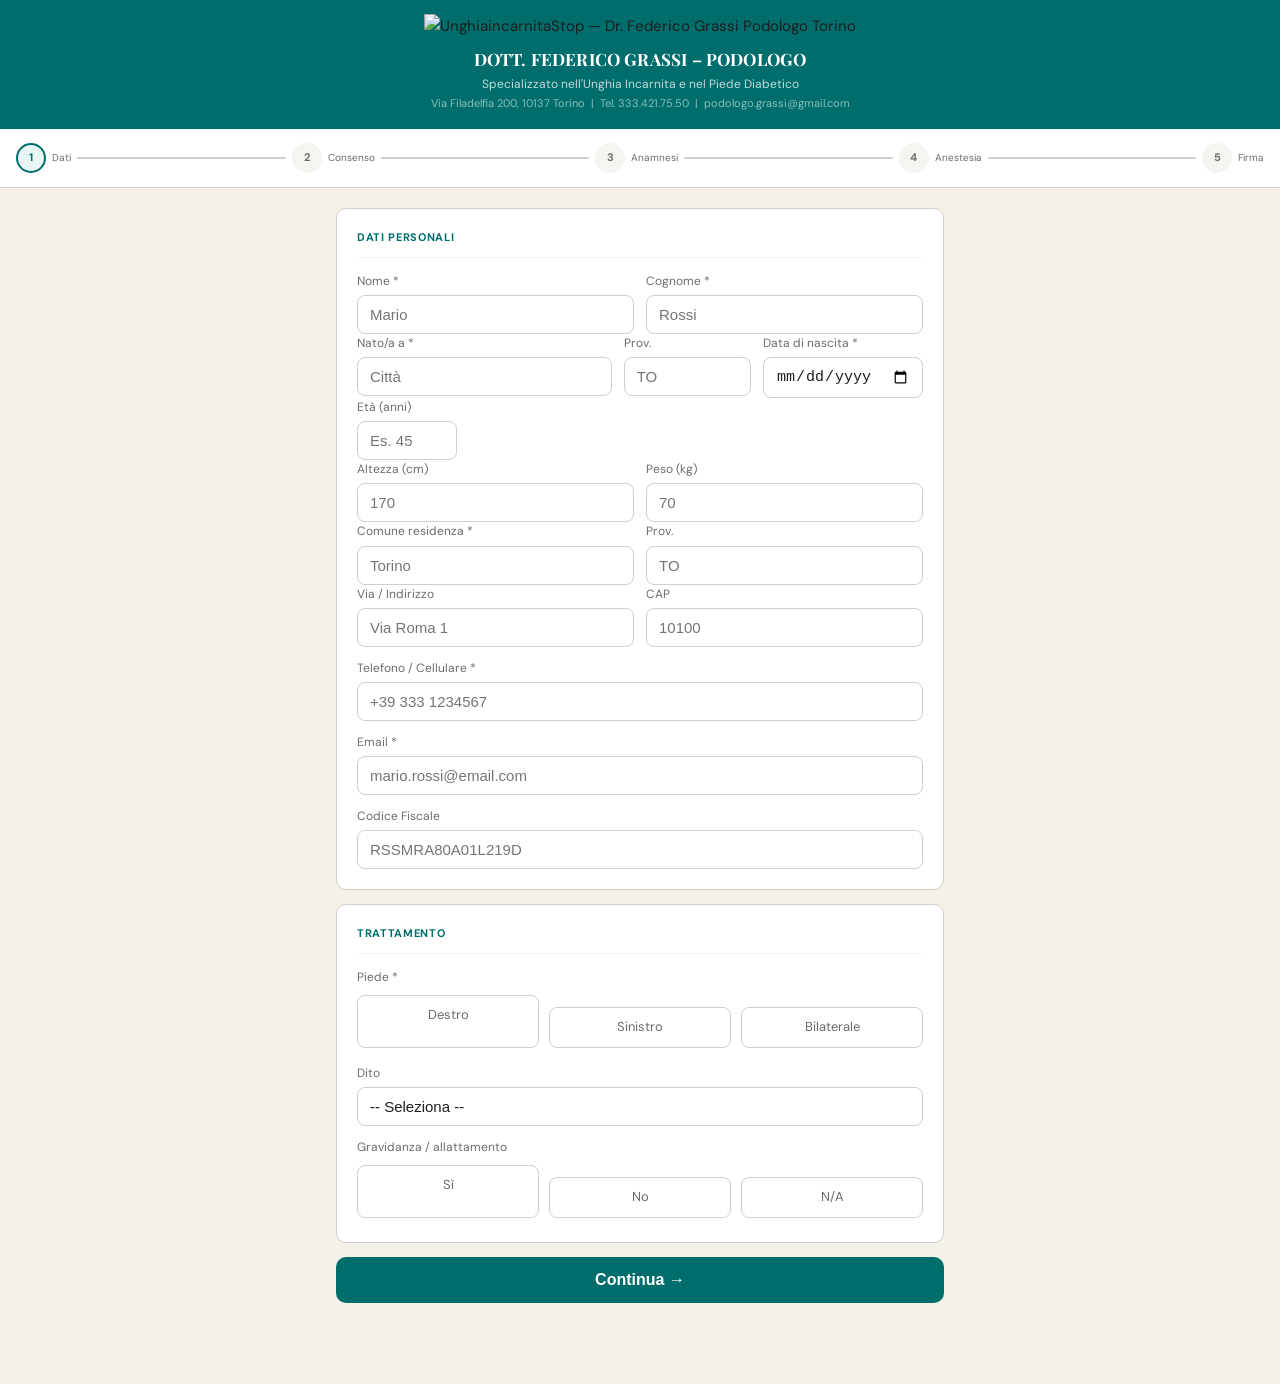
==== consensi/index.html @ bb547316 "Aggiunta pagina consensi" ====
<!DOCTYPE html>
<html lang="it">
<head>
<meta charset="UTF-8">
<meta name="viewport" content="width=device-width, initial-scale=1.0">
<title>Unghia Incarnita Stop – Dott. Federico Grassi</title>
<link rel="preconnect" href="https://fonts.googleapis.com">
<link rel="preconnect" href="https://fonts.gstatic.com" crossorigin>
<link href="https://fonts.googleapis.com/css2?family=Playfair+Display:wght@700;900&family=DM+Sans:wght@400;500;700&display=swap" rel="stylesheet">
<style>
:root {
  --blu: #006D6D;
  --blu-light: #E8F5F5;
  --blu-mid: #009999;
  --verde: #2d6a2d;
  --verde-bg: #eaf3ea;
  --rosso: #8b2020;
  --rosso-bg: #fdeaea;
  --grigio: #f5f4f0;
  --bordo: #d0cec8;
  --testo: #1e1e1e;
  --testo-soft: #6b6b6b;
  --radius: 10px;
}
*{box-sizing:border-box;margin:0;padding:0}
body{font-family:'DM Sans',-apple-system,'Segoe UI',sans-serif;background:#F5F0E8;color:var(--testo);font-size:15px;line-height:1.6;min-height:100vh;padding-bottom:60px}

.header{background:var(--blu);padding:14px 20px 16px;text-align:center}
.header-logo{height:34px;width:auto;margin-bottom:8px}
.header-nome{font-family:'Playfair Display',serif;font-size:17px;font-weight:700;color:#fff;letter-spacing:.01em}
.header-titolo{font-size:12px;color:rgba(255,255,255,.75);margin-top:2px}
.header-indirizzo{font-size:11px;color:rgba(255,255,255,.55);margin-top:1px}

.progress{background:#fff;border-bottom:1px solid var(--bordo);padding:14px 16px;display:flex;align-items:center;gap:6px;overflow-x:auto}
.dot{width:30px;height:30px;border-radius:50%;display:flex;align-items:center;justify-content:center;font-size:11px;font-weight:700;flex-shrink:0;transition:all .3s}
.dot.done{background:var(--blu);color:#fff}
.dot.active{background:var(--blu-light);color:var(--blu);border:2px solid var(--blu)}
.dot.todo{background:var(--grigio);color:var(--testo-soft)}
.dot-label{font-size:10px;color:var(--testo-soft);white-space:nowrap;flex-shrink:0}
.line{flex:1;min-width:8px;height:2px;background:var(--bordo);border-radius:2px}
.line.done{background:var(--blu)}

.container{max-width:640px;margin:0 auto;padding:20px 16px}
.card{background:#fff;border-radius:var(--radius);border:1px solid var(--bordo);padding:20px;margin-bottom:14px}
.card-title{font-size:11px;font-weight:700;text-transform:uppercase;letter-spacing:.06em;color:var(--blu);margin-bottom:14px;padding-bottom:10px;border-bottom:1px solid var(--grigio)}

label{display:block;font-size:12px;color:var(--testo-soft);margin-bottom:4px;margin-top:12px}
label:first-of-type{margin-top:0}
input[type=text],input[type=email],input[type=date],select,textarea{width:100%;padding:10px 12px;border:1px solid var(--bordo);border-radius:8px;font-size:15px;color:var(--testo);background:#fff;-webkit-appearance:none;transition:border .2s}
input:focus,select:focus,textarea:focus{outline:none;border-color:var(--blu)}
textarea{resize:vertical;min-height:72px}
.row2{display:grid;grid-template-columns:1fr 1fr;gap:12px}
.row3{display:grid;grid-template-columns:2fr 1fr 1fr;gap:12px}

.radio-group{display:flex;gap:10px;flex-wrap:wrap;margin-top:8px}
.radio-btn{flex:1;min-width:70px;padding:9px 10px;border:1.5px solid var(--bordo);border-radius:8px;text-align:center;cursor:pointer;font-size:13px;transition:all .2s;user-select:none}
.radio-btn.selected{border-color:var(--blu);background:var(--blu-light);color:var(--blu);font-weight:600}
.radio-btn input{display:none}

/* SI/NO toggle */
.sino-list{display:flex;flex-direction:column;gap:8px}
.sino-item{display:flex;align-items:center;justify-content:space-between;padding:10px 12px;background:var(--grigio);border-radius:8px;gap:12px}
.sino-domanda{font-size:13px;color:var(--testo);flex:1;line-height:1.4}
.sino-toggle{display:flex;gap:6px;flex-shrink:0}
.sino-btn{padding:5px 14px;border-radius:6px;border:1.5px solid var(--bordo);font-size:12px;font-weight:600;cursor:pointer;background:#fff;color:var(--testo-soft);transition:all .2s}
.sino-btn.si.active{background:#fdeaea;border-color:#c0392b;color:#c0392b}
.sino-btn.no.active{background:#eaf3ea;border-color:#27ae60;color:#27ae60}

.detail-field{margin-top:6px;display:none}
.detail-field.show{display:block}

.info-box{background:var(--blu-light);border-left:3px solid var(--blu);border-radius:0 8px 8px 0;padding:12px 14px;margin-bottom:14px;font-size:13px}
.warn-box{background:#fff8e6;border-left:3px solid #d4a017;border-radius:0 8px 8px 0;padding:12px 14px;margin-bottom:14px;font-size:13px;color:#5a3e00}

.section-label{font-size:11px;font-weight:700;text-transform:uppercase;letter-spacing:.05em;color:var(--blu);margin:16px 0 8px}
.section-text{font-size:13px;line-height:1.65;color:var(--testo);margin-bottom:8px}
ul.lista{padding-left:18px;margin-bottom:8px}
ul.lista li{font-size:13px;line-height:1.6;margin-bottom:4px}

.check-item{display:flex;align-items:flex-start;gap:10px;padding:10px 0;border-bottom:1px solid var(--grigio)}
.check-item:last-child{border-bottom:none}
.check-item input[type=checkbox]{width:18px;height:18px;margin-top:2px;flex-shrink:0;accent-color:var(--blu)}
.check-item span{font-size:13px;line-height:1.5}

.sig-area{background:var(--grigio);border:1.5px dashed var(--bordo);border-radius:10px;padding:20px;text-align:center;margin-top:8px}
.sig-input{font-size:26px;font-family:'Georgia',serif;color:var(--testo);border:none;border-bottom:2px solid var(--blu);background:transparent;text-align:center;width:100%;max-width:360px;padding:8px 0;outline:none;margin:10px auto;display:block}
.sig-hint{font-size:11px;color:var(--testo-soft);margin-top:6px}
.hash-box{background:var(--grigio);border:1px solid var(--bordo);border-radius:8px;padding:10px 14px;font-size:10px;font-family:monospace;color:var(--testo-soft);word-break:break-all;margin-top:10px;display:none}
.hash-box.show{display:block}

.btn{display:block;width:100%;padding:14px;background:var(--blu);color:#fff;border:none;border-radius:10px;font-size:16px;font-weight:600;cursor:pointer;transition:background .2s;margin-top:14px}
.btn:hover{background:#004F4F}
.btn:disabled{background:var(--bordo);color:var(--testo-soft);cursor:not-allowed}
.btn-sec{background:#fff;color:var(--blu);border:1.5px solid var(--blu)}
.btn-sec:hover{background:var(--blu-light)}

.err{font-size:11px;color:var(--rosso);margin-top:3px;display:none}
.err.show{display:block}
input.invalid{border-color:var(--rosso)}

.spinner{display:inline-block;width:16px;height:16px;border:2px solid rgba(255,255,255,.3);border-top-color:#fff;border-radius:50%;animation:spin .7s linear infinite;vertical-align:middle;margin-right:8px}
@keyframes spin{to{transform:rotate(360deg)}}

.success-wrap{text-align:center;padding:30px 16px}
.success-icon{width:64px;height:64px;border-radius:50%;background:var(--verde-bg);display:flex;align-items:center;justify-content:center;margin:0 auto 20px;font-size:30px}
.success-title{font-size:20px;font-weight:700;color:var(--verde);margin-bottom:8px}
.success-sub{font-size:13px;color:var(--testo-soft);line-height:1.6}
.recap-box{background:var(--grigio);border-radius:10px;padding:14px 16px;text-align:left;margin-top:16px;font-size:12px}
.recap-row{display:flex;justify-content:space-between;padding:4px 0;border-bottom:1px solid var(--bordo)}
.recap-row:last-child{border-bottom:none}
.recap-row span:first-child{color:var(--testo-soft)}
.recap-row span:last-child{font-weight:600;text-align:right;max-width:65%;word-break:break-all}

.step{display:none}
.step.active{display:block}

.badge{display:inline-block;font-size:10px;font-weight:700;padding:2px 8px;border-radius:20px;margin-left:6px;vertical-align:middle}
.badge-blu{background:var(--blu-light);color:var(--blu)}
.badge-verde{background:var(--verde-bg);color:var(--verde)}
</style>
</head>
<body>

<div class="header">
  <img class="header-logo" src="https://www.unghiaincarnitastop.com/uis_logo_scritto.webp" alt="UnghiaincarnitaStop — Dr. Federico Grassi Podologo Torino" loading="eager">
  <div class="header-nome">DOTT. FEDERICO GRASSI – PODOLOGO</div>
  <div class="header-titolo">Specializzato nell'Unghia Incarnita e nel Piede Diabetico</div>
  <div class="header-indirizzo">Via Filadelfia 200, 10137 Torino &nbsp;|&nbsp; Tel. 333.421.75.50 &nbsp;|&nbsp; podologo.grassi@gmail.com</div>
</div>

<div class="progress" id="progress-bar">
  <div class="dot active" id="dot1">1</div>
  <div class="dot-label">Dati</div>
  <div class="line" id="line1"></div>
  <div class="dot todo" id="dot1b" style="display:none">1b</div>
  <div class="dot-label dot-label-1b" style="display:none">Tutore</div>
  <div class="line" id="line1b" style="display:none"></div>
  <div class="dot todo" id="dot2">2</div>
  <div class="dot-label">Consenso</div>
  <div class="line" id="line2"></div>
  <div class="dot todo" id="dot3">3</div>
  <div class="dot-label">Anamnesi</div>
  <div class="line" id="line3"></div>
  <div class="dot todo" id="dot4">4</div>
  <div class="dot-label">Anestesia</div>
  <div class="line" id="line4"></div>
  <div class="dot todo" id="dot5">5</div>
  <div class="dot-label">Firma</div>
</div>

<div class="container">
<!-- ═══════════════════════════════════════════
     STEP 1 — DATI PERSONALI
═══════════════════════════════════════════ -->
<div class="step active" id="step1">
  <div class="card">
    <div class="card-title">Dati personali</div>
    <div class="row2">
      <div>
        <label>Nome *</label>
        <input type="text" id="nome" placeholder="Mario">
        <div class="err" id="err-nome">Campo obbligatorio</div>
      </div>
      <div>
        <label>Cognome *</label>
        <input type="text" id="cognome" placeholder="Rossi">
        <div class="err" id="err-cognome">Campo obbligatorio</div>
      </div>
    </div>
    <div class="row3">
      <div>
        <label>Nato/a a *</label>
        <input type="text" id="nato_a" placeholder="Città">
      </div>
      <div>
        <label>Prov.</label>
        <input type="text" id="nato_prov" placeholder="TO" maxlength="2">
      </div>
      <div>
        <label>Data di nascita *</label>
        <input type="date" id="data_nascita">
      </div>
    </div>
    <div class="err" id="err-nascita">Inserire luogo e data di nascita</div>

    <label>Età (anni)</label>
    <input type="text" id="eta" placeholder="Es. 45" style="max-width:100px">

    <div class="row2">
      <div>
        <label>Altezza (cm)</label>
        <input type="text" id="altezza" placeholder="170" style="">
      </div>
      <div>
        <label>Peso (kg)</label>
        <input type="text" id="peso" placeholder="70">
      </div>
    </div>

    <div class="row2">
      <div>
        <label>Comune residenza *</label>
        <input type="text" id="res_comune" placeholder="Torino">
      </div>
      <div>
        <label>Prov.</label>
        <input type="text" id="res_prov" placeholder="TO" maxlength="2">
      </div>
    </div>
    <div class="row2">
      <div>
        <label>Via / Indirizzo</label>
        <input type="text" id="res_via" placeholder="Via Roma 1">
      </div>
      <div>
        <label>CAP</label>
        <input type="text" id="res_cap" placeholder="10100" maxlength="5">
      </div>
    </div>
    <label>Telefono / Cellulare *</label>
    <input type="text" id="telefono" placeholder="+39 333 1234567">
    <div class="err" id="err-tel">Campo obbligatorio</div>
    <label>Email *</label>
    <input type="email" id="email" placeholder="mario.rossi@email.com">
    <div class="err" id="err-email">Inserire un'email valida</div>
    <label>Codice Fiscale</label>
    <input type="text" id="cf" placeholder="RSSMRA80A01L219D" style="text-transform:uppercase" maxlength="16">
  </div>

  <div class="card">
    <div class="card-title">Trattamento</div>
    <label>Piede *</label>
    <div class="radio-group" id="piede-group">
      <label class="radio-btn" onclick="selRadio('piede','Destro',this)"><input type="radio" name="piede" value="Destro">Destro</label>
      <label class="radio-btn" onclick="selRadio('piede','Sinistro',this)"><input type="radio" name="piede" value="Sinistro">Sinistro</label>
      <label class="radio-btn" onclick="selRadio('piede','Bilaterale',this)"><input type="radio" name="piede" value="Bilaterale">Bilaterale</label>
    </div>
    <div class="err" id="err-piede">Selezionare il piede</div>
    <label>Dito</label>
    <select id="dito">
      <option value="">-- Seleziona --</option>
      <option>1° (alluce)</option><option>2°</option><option>3°</option><option>4°</option><option>5° (mignolo)</option>
    </select>
    <label>Gravidanza / allattamento</label>
    <div class="radio-group" id="grav-group">
      <label class="radio-btn" onclick="selRadio('grav','Sì',this)"><input type="radio" name="grav" value="Sì">Sì</label>
      <label class="radio-btn" onclick="selRadio('grav','No',this)"><input type="radio" name="grav" value="No">No</label>
      <label class="radio-btn" onclick="selRadio('grav','N/A',this)"><input type="radio" name="grav" value="N/A">N/A</label>
    </div>
  </div>
  <button class="btn" onclick="step1Next()">Continua →</button>
</div>
<!-- ═══════════════════════════════════════════
     STEP 1b — TUTORE LEGALE (solo minorenni)
═══════════════════════════════════════════ -->
<div class="step" id="step1b">
  <div class="card" style="border-left:4px solid #d4a017;background:#fffdf5">
    <div class="card-title" style="color:#8a6000">⚠️ Paziente minorenne – Dati del tutore legale</div>
    <div class="warn-box">Il paziente è minorenne. È obbligatorio il consenso del genitore o tutore legale.</div>

    <label>Tipo di rappresentante *</label>
    <div class="radio-group" id="tipo-tutore-group">
      <label class="radio-btn" onclick="selRadio('tipo_tutore','Genitore',this)"><input type="radio" name="tipo_tutore" value="Genitore">Genitore</label>
      <label class="radio-btn" onclick="selRadio('tipo_tutore','Tutore legale',this)"><input type="radio" name="tipo_tutore" value="Tutore legale">Tutore legale</label>
    </div>
    <div class="err" id="err-tipo-tutore">Selezionare il tipo di rappresentante</div>

    <!-- Avviso tutore legale -->
    <div id="avviso-tutore-legale" style="display:none" class="warn-box" style="margin-top:10px">
      ⚠️ Il tutore legale deve esibire il <strong>decreto di nomina del giudice tutelare</strong> in studio. Conservarne copia in cartella clinica.
    </div>

    <div class="row2" style="margin-top:12px">
      <div>
        <label>Nome tutore *</label>
        <input type="text" id="tutore_nome" placeholder="Mario">
        <div class="err" id="err-tutore-nome">Campo obbligatorio</div>
      </div>
      <div>
        <label>Cognome tutore *</label>
        <input type="text" id="tutore_cognome" placeholder="Rossi">
        <div class="err" id="err-tutore-cognome">Campo obbligatorio</div>
      </div>
    </div>

    <div class="row3">
      <div>
        <label>Nato/a a *</label>
        <input type="text" id="tutore_nato_a" placeholder="Città">
      </div>
      <div>
        <label>Prov.</label>
        <input type="text" id="tutore_nato_prov" placeholder="TO" maxlength="2">
      </div>
      <div>
        <label>Data di nascita *</label>
        <input type="date" id="tutore_data_nascita">
      </div>
    </div>
    <div class="err" id="err-tutore-nascita">Inserire luogo e data di nascita</div>

    <label>Residenza</label>
    <input type="text" id="tutore_residenza" placeholder="Via Roma 1, Torino">

    <label>Documento di identità *</label>
    <div style="margin-top:6px;background:var(--grigio);border-radius:8px;padding:14px;border:1.5px dashed var(--bordo)" id="doc-upload-area">
      <div style="text-align:center;margin-bottom:10px;font-size:13px;color:var(--testo-soft)">📷 Carica fronte documento identità tutore</div>
      <input type="file" id="doc_tutore" accept="image/*,application/pdf" style="display:none" onchange="onDocUpload('doc_tutore','prev-doc-tutore','lbl-doc-tutore')">
      <button onclick="document.getElementById('doc_tutore').click()" style="width:100%;padding:10px;background:#fff;border:1.5px solid var(--blu);border-radius:8px;color:var(--blu);font-weight:600;cursor:pointer;font-size:14px">
        📎 Seleziona file
      </button>
      <div id="lbl-doc-tutore" style="font-size:12px;color:var(--testo-soft);margin-top:6px;text-align:center">Nessun file selezionato</div>
      <img id="prev-doc-tutore" style="display:none;max-width:100%;border-radius:8px;margin-top:8px;border:1px solid var(--bordo)">
    </div>
    <div class="err" id="err-doc-tutore">Caricare il documento di identità del tutore</div>

    <!-- Situazione genitori -->
    <div style="margin-top:16px" id="sezione-genitori">
      <label>Situazione genitori *</label>
      <div class="radio-group" id="sit-genitori-group">
        <label class="radio-btn" onclick="selRadio('sit_genitori','Conviventi',this)"><input type="radio" name="sit_genitori" value="Conviventi">Conviventi</label>
        <label class="radio-btn" onclick="selRadio('sit_genitori','Separati',this)"><input type="radio" name="sit_genitori" value="Separati">Separati/Divorziati</label>
      </div>
      <div class="err" id="err-sit-genitori">Selezionare la situazione</div>
    </div>

    <!-- Secondo genitore (se separati) -->
    <div id="sezione-secondo-genitore" style="display:none;margin-top:14px;padding:14px;background:#fff0f0;border-radius:8px;border:1.5px solid #e0b0b0">
      <div style="font-size:12px;font-weight:700;color:#8b2020;margin-bottom:10px">⚠️ Genitori separati – Firma secondo genitore raccomandata</div>
      <div class="row2">
        <div>
          <label>Nome secondo genitore</label>
          <input type="text" id="tutore2_nome" placeholder="Anna">
        </div>
        <div>
          <label>Cognome</label>
          <input type="text" id="tutore2_cognome" placeholder="Verdi">
        </div>
      </div>
      <label style="margin-top:10px">Documento identità secondo genitore</label>
      <div style="margin-top:6px;background:var(--grigio);border-radius:8px;padding:12px;border:1.5px dashed var(--bordo)">
        <input type="file" id="doc_tutore2" accept="image/*,application/pdf" style="display:none" onchange="onDocUpload('doc_tutore2','prev-doc-tutore2','lbl-doc-tutore2')">
        <button onclick="document.getElementById('doc_tutore2').click()" style="width:100%;padding:9px;background:#fff;border:1.5px solid var(--blu);border-radius:8px;color:var(--blu);font-weight:600;cursor:pointer;font-size:13px">
          📎 Seleziona file
        </button>
        <div id="lbl-doc-tutore2" style="font-size:12px;color:var(--testo-soft);margin-top:5px;text-align:center">Nessun file selezionato</div>
        <img id="prev-doc-tutore2" style="display:none;max-width:100%;border-radius:8px;margin-top:8px;border:1px solid var(--bordo)">
      </div>
    </div>

    <!-- Dichiarazione blindata -->
    <div style="margin-top:16px;padding:14px;background:#f0f6ff;border-radius:8px;border-left:3px solid var(--blu)">
      <div style="font-size:11px;font-weight:700;color:var(--blu);margin-bottom:8px">DICHIARAZIONE OBBLIGATORIA</div>
      <div class="check-item">
        <input type="checkbox" id="ch_tutore_decl">
        <span style="font-size:12px">Il sottoscritto dichiara sotto la propria responsabilità di esercitare la responsabilità genitoriale sul minore e di agire anche in nome e per conto dell'altro genitore, salvo diverso provvedimento dell'autorità giudiziaria (DPR 445/2000).</span>
      </div>
      <div class="err" id="err-tutore-decl">Dichiarazione obbligatoria</div>
    </div>

    <!-- Documento identità minorenne -->
    <div style="margin-top:16px">
      <label>Documento identità del minore <span style="color:var(--testo-soft);font-size:11px">(opzionale ma consigliato)</span></label>
      <div style="margin-top:6px;background:var(--grigio);border-radius:8px;padding:12px;border:1.5px dashed var(--bordo)">
        <input type="file" id="doc_minore" accept="image/*,application/pdf" style="display:none" onchange="onDocUpload('doc_minore','prev-doc-minore','lbl-doc-minore')">
        <button onclick="document.getElementById('doc_minore').click()" style="width:100%;padding:9px;background:#fff;border:1.5px solid var(--blu);border-radius:8px;color:var(--blu);font-weight:600;cursor:pointer;font-size:13px">
          📎 Seleziona file
        </button>
        <div id="lbl-doc-minore" style="font-size:12px;color:var(--testo-soft);margin-top:5px;text-align:center">Nessun file selezionato</div>
        <img id="prev-doc-minore" style="display:none;max-width:100%;border-radius:8px;margin-top:8px;border:1px solid var(--bordo)">
      </div>
    </div>
  </div>
  <button class="btn btn-sec" onclick="goStep(1)" style="margin-top:0;margin-bottom:10px">← Indietro</button>
  <button class="btn" onclick="step1bNext()">Continua →</button>
</div>


<!-- ═══════════════════════════════════════════
     STEP 2 — CONSENSO ONICECTOMIA
═══════════════════════════════════════════ -->
<div class="step" id="step2">
  <div class="card">
    <div class="card-title">Consenso informato – Onicectomia Parziale</div>
    <div class="info-box">Leggi attentamente prima di procedere.</div>

    <div class="section-label">1. Scopo del trattamento</div>
    <p class="section-text">L'onicectomia parziale consiste nella rimozione del bordo ungueale incarnito e nella disattivazione della matrice corrispondente per prevenire la ricrescita.</p>

    <div class="section-label">2. Modalità di intervento</div>
    <ul class="lista">
      <li>Disinfezione e anestesia locale (Lidocaina o equivalente)</li>
      <li>Laccio emostatico al dito, avulsione del bordo ungueale</li>
      <li>Applicazione fenolo 88% sulla matrice ungueale</li>
      <li>Medicazione compressiva — durata stimata 20–40 min.</li>
    </ul>

    <div class="section-label">3. Benefici</div>
    <ul class="lista">
      <li>Risoluzione definitiva &gt;90% dei casi</li>
      <li>Eliminazione dolore e infiammazione cronica</li>
      <li>Riduzione rischio infettivo</li>
    </ul>

    <div class="section-label">4. Rischi</div>
    <ul class="lista">
      <li>Dolore post-operatorio, gonfiore 24–72h</li>
      <li>Infezione locale (rara), recidiva 5–10%</li>
      <li>Reazione allergica all'anestetico (eccezionale)</li>
      <li>Discromia o alterazione estetica dell'unghia</li>
      <li>Ustione da agente chimico</li>
    </ul>

    <div class="section-label">5. Conseguenze del non trattamento</div>
    <p class="section-text">Progressivo peggioramento, infezioni batteriche gravi, granulomi; in soggetti diabetici rischio complicanze sistemiche.</p>

    <div class="section-label">6. Alternative</div>
    <ul class="lista">
      <li>Trattamento conservativo (ortonixia, medicazioni) — non risolutivo nelle forme croniche</li>
      <li>Chirurgia invasiva</li>
    </ul>

    <div class="section-label">7. Post-operatorio</div>
    <ul class="lista">
      <li>Medicazioni dopo 2–3gg, poi settimanali x 3–4 settimane</li>
      <li>Guarigione completa 3–6 settimane; evitare calzature strette 1 settimana</li>
    </ul>
  </div>

  <div class="card">
    <div class="card-title">Dichiarazioni</div>
    <div class="check-item"><input type="checkbox" id="c1"><span>Ho avuto il tempo necessario per decidere e ho potuto chiedere informazioni al medico di fiducia</span></div>
    <div class="check-item"><input type="checkbox" id="c2"><span>Tutte le mie domande hanno ricevuto risposta soddisfacente</span></div>
    <div class="check-item"><input type="checkbox" id="c3"><span>Autorizzo il trattamento sanitario di onicectomia parziale</span></div>
    <div class="check-item"><input type="checkbox" id="c4"><span>Acconsento al trattamento dei dati personali (Reg. UE 2016/679 – GDPR)</span></div>
    <div class="check-item"><input type="checkbox" id="c5"><span>Dichiaro di aver ricevuto copia dell'informativa privacy dello studio</span></div>
    <div class="err" id="err-c">Spuntare tutte le dichiarazioni per procedere</div>
  </div>
  <button class="btn btn-sec" onclick="goStep(1)" style="margin-top:0;margin-bottom:10px">← Indietro</button>
  <button class="btn" onclick="step2Next()">Continua →</button>
</div>

<!-- ═══════════════════════════════════════════
     STEP 3 — AUTOANAMNESI
═══════════════════════════════════════════ -->
<div class="step" id="step3">
  <div class="card">
    <div class="card-title">Autoanamnesi generale</div>
    <div class="info-box">Risponda a tutte le domande. I dati sono riservati e utilizzati esclusivamente a fini clinici.</div>

    <div class="section-label">Allergie e farmaci</div>
    <div class="sino-list">
      <div class="sino-item">
        <span class="sino-domanda">Soffre di allergie?</span>
        <div class="sino-toggle">
          <button class="sino-btn si" onclick="setSino('allergie','SI',this)">SÌ</button>
          <button class="sino-btn no" onclick="setSino('allergie','NO',this)">NO</button>
        </div>
      </div>
      <div class="detail-field" id="det-allergie">
        <textarea id="txt-allergie" placeholder="Specificare le allergie..."></textarea>
      </div>

      <div class="sino-item">
        <span class="sino-domanda">Assume farmaci o integratori regolarmente?</span>
        <div class="sino-toggle">
          <button class="sino-btn si" onclick="setSino('farmaci','SI',this)">SÌ</button>
          <button class="sino-btn no" onclick="setSino('farmaci','NO',this)">NO</button>
        </div>
      </div>
      <div class="detail-field" id="det-farmaci">
        <textarea id="txt-farmaci" placeholder="Specificare i farmaci/integratori..."></textarea>
      </div>

      <div class="sino-item">
        <span class="sino-domanda">Fuma?</span>
        <div class="sino-toggle">
          <button class="sino-btn si" onclick="setSino('fumo','SI',this)">SÌ</button>
          <button class="sino-btn no" onclick="setSino('fumo','NO',this)">NO</button>
        </div>
      </div>
      <div class="detail-field" id="det-fumo">
        <input type="text" id="txt-fumo" placeholder="Quante sigarette al giorno?">
      </div>

      <div class="sino-item">
        <span class="sino-domanda">Beve alcolici?</span>
        <div class="sino-toggle">
          <button class="sino-btn si" onclick="setSino('alcol','SI',this)">SÌ</button>
          <button class="sino-btn no" onclick="setSino('alcol','NO',this)">NO</button>
        </div>
      </div>
    </div>

    <div class="section-label">Patologie</div>
    <div class="sino-list" id="patologie-list">
    </div>

    <div class="section-label">Interventi e ricoveri</div>
    <div class="sino-list">
      <div class="sino-item">
        <span class="sino-domanda">Ha mai subito ricoveri o interventi chirurgici?</span>
        <div class="sino-toggle">
          <button class="sino-btn si" onclick="setSino('ricoveri','SI',this)">SÌ</button>
          <button class="sino-btn no" onclick="setSino('ricoveri','NO',this)">NO</button>
        </div>
      </div>
      <div class="detail-field" id="det-ricoveri">
        <textarea id="txt-ricoveri" placeholder="Quando e quali interventi..."></textarea>
      </div>

      <div class="sino-item">
        <span class="sino-domanda">Ha mai avuto complicanze chirurgiche o anestesiologiche?</span>
        <div class="sino-toggle">
          <button class="sino-btn si" onclick="setSino('complic','SI',this)">SÌ</button>
          <button class="sino-btn no" onclick="setSino('complic','NO',this)">NO</button>
        </div>
      </div>
      <div class="detail-field" id="det-complic">
        <textarea id="txt-complic" placeholder="Specificare le complicanze..."></textarea>
      </div>

      <div class="sino-item">
        <span class="sino-domanda">È testimone di Geova?</span>
        <div class="sino-toggle">
          <button class="sino-btn si" onclick="setSino('tdg','SI',this)">SÌ</button>
          <button class="sino-btn no" onclick="setSino('tdg','NO',this)">NO</button>
        </div>
      </div>

      <div class="sino-item">
        <span class="sino-domanda">Ha mai ricevuto trasfusioni di sangue?</span>
        <div class="sino-toggle">
          <button class="sino-btn si" onclick="setSino('trasfusioni','SI',this)">SÌ</button>
          <button class="sino-btn no" onclick="setSino('trasfusioni','NO',this)">NO</button>
        </div>
      </div>
    </div>

    <div class="section-label">Sintomi cardiovascolari</div>
    <div class="sino-list">
      <div class="sino-item">
        <span class="sino-domanda">Ha mai sofferto di difficoltà respiratorie, dolori al petto, palpitazioni o perdite di coscienza sotto sforzo?</span>
        <div class="sino-toggle">
          <button class="sino-btn si" onclick="setSino('cardio','SI',this)">SÌ</button>
          <button class="sino-btn no" onclick="setSino('cardio','NO',this)">NO</button>
        </div>
      </div>
      <div class="sino-item">
        <span class="sino-domanda">Le si gonfiano spesso le caviglie o i piedi?</span>
        <div class="sino-toggle">
          <button class="sino-btn si" onclick="setSino('gonfiore','SI',this)">SÌ</button>
          <button class="sino-btn no" onclick="setSino('gonfiore','NO',this)">NO</button>
        </div>
      </div>
      <div class="detail-field" id="det-gonfiore">
        <input type="text" id="txt-gonfiore" placeholder="In quali circostanze?">
      </div>
      <div class="sino-item">
        <span class="sino-domanda">Di notte si alza per urinare più di 3 volte?</span>
        <div class="sino-toggle">
          <button class="sino-btn si" onclick="setSino('urina','SI',this)">SÌ</button>
          <button class="sino-btn no" onclick="setSino('urina','NO',this)">NO</button>
        </div>
      </div>
    </div>

    <div class="section-label">Motivo della visita</div>
    <textarea id="motivo_visita" placeholder="Descriva brevemente il motivo della visita e le attuali condizioni di salute..."></textarea>
  </div>
  <button class="btn btn-sec" onclick="goStep(2)" style="margin-top:0;margin-bottom:10px">← Indietro</button>
  <button class="btn" onclick="step3Next()">Continua →</button>
</div>

<!-- ═══════════════════════════════════════════
     STEP 4 — CONSENSO ANESTESIA
═══════════════════════════════════════════ -->
<div class="step" id="step4">
  <div class="card">
    <div class="card-title">Consenso informato – Anestesia locale <span class="badge badge-blu">Dott. Antonio Lazzari</span></div>
    <div class="info-box">La procedura verrà eseguita in anestesia locale, la cui valutazione, esecuzione, somministrazione e gestione dell'agente anestetico sono di esclusiva competenza del <strong>Dott. Antonio Lazzari</strong>, in qualità di medico anestesista. Al medesimo competono altresì la gestione e l'utilizzo di eventuali agenti chimici utilizzati nell'ambito dell'atto medico.</div>

    <p class="section-text">Io sottoscritto/a acconsento a essere sottoposto/a a <strong>onicectomia parziale</strong> ad opera del Podologo <strong>Dott. Federico Grassi</strong>, mentre l'anestesia locale sarà eseguita e gestita esclusivamente dal <strong>Dott. Antonio Lazzari</strong>, ciascuno per le rispettive competenze professionali.</p>

    <div class="section-label">Informazioni sull'anestesia</div>
    <p class="section-text">Sono consapevole del fatto che anche piccole procedure, quali la suddetta, possono recare complicanze quali infezioni gravi ed emorragie, nonché reazioni avverse ad anestetici locali, benchè tali complicanze si verifichino in questo tipo di trattamento assai di rado.</p>
    <p class="section-text">La procedura verrà eseguita in <strong>anestesia locale o loco-regionale</strong>, pratica sicura, ma potenzialmente, ancorché assai raramente, gravata da possibili complicanze come sopra specificato.</p>

    <div class="warn-box">Consapevole di quanto suesposto, acconsento a essere sottoposto alle procedure indicate.</div>

    <div class="section-label">Dichiarazioni</div>
    <div class="check-item"><input type="checkbox" id="ca1"><span>Acconsento alla procedura di anestesia locale/loco-regionale</span></div>
    <div class="check-item"><input type="checkbox" id="ca2"><span>Sono stato/a informato/a dei rischi anche rari connessi all'anestesia</span></div>
    <div class="check-item"><input type="checkbox" id="ca3"><span>Ho avuto la possibilità di porre domande e ricevere risposta soddisfacente</span></div>
    <div class="err" id="err-ca">Spuntare tutte le dichiarazioni per procedere</div>

    <label style="margin-top:16px">Note aggiuntive (opzionale)</label>
    <textarea id="note_anestesia" placeholder="Note o comunicazioni per l'anestesista..."></textarea>
  </div>
  <button class="btn btn-sec" onclick="goStep(3)" style="margin-top:0;margin-bottom:10px">← Indietro</button>
  <button class="btn" onclick="step4Next()">Continua →</button>
</div>

<!-- ═══════════════════════════════════════════
     STEP 5 — FIRMA
═══════════════════════════════════════════ -->
<div class="step" id="step5">
  <div class="card">
    <div class="card-title">Firma elettronica unica</div>
    <div class="info-box">La tua firma vale per tutti i documenti: Consenso Onicectomia, Autoanamnesi e Consenso Anestesia.</div>

    <!-- Firma principale (paziente maggiorenne o tutore) -->
    <div class="sig-area">
      <div style="font-size:12px;color:var(--testo-soft);margin-bottom:6px" id="firma-label-1">Scrivi il tuo Nome e Cognome per firmare</div>
      <input class="sig-input" type="text" id="firma-input" placeholder="Nome Cognome" oninput="onFirma()">
      <div class="sig-hint" id="firma-hint-1">Deve corrispondere esattamente al nome inserito nei dati</div>
    </div>
    <div class="hash-box" id="hash-box">
      <div style="font-weight:600;margin-bottom:3px">Codice firma univoco (SHA-256)</div>
      <div id="hash-val"></div>
      <div style="margin-top:4px;opacity:.7" id="hash-ts"></div>
    </div>
    <div class="err" id="err-firma">La firma deve corrispondere al nome inserito</div>

    <!-- Firma secondo genitore (solo se separati) -->
    <div id="sezione-firma-tutore2" style="display:none;margin-top:16px;padding:14px;background:#fff0f0;border-radius:8px;border:1.5px solid #e0b0b0">
      <div style="font-size:11px;font-weight:700;color:#8b2020;margin-bottom:10px">FIRMA SECONDO GENITORE</div>
      <div class="sig-area" style="background:#fff">
        <div style="font-size:12px;color:var(--testo-soft);margin-bottom:6px">Secondo genitore – scrivi Nome e Cognome</div>
        <input class="sig-input" type="text" id="firma-tutore2-input" placeholder="Nome Cognome" oninput="onFirmaTutore2()">
      </div>
      <div class="hash-box" id="hash-box-tutore2" style="margin-top:8px">
        <div style="font-weight:600;margin-bottom:3px">Codice firma secondo genitore (SHA-256)</div>
        <div id="hash-val-tutore2"></div>
      </div>
    </div>

    <!-- Firma minore ≥14 anni -->
    <div id="sezione-firma-minore" style="display:none;margin-top:16px;padding:14px;background:#f0f6ff;border-radius:8px;border:1.5px solid #aac4e8">
      <div style="font-size:11px;font-weight:700;color:var(--blu);margin-bottom:6px">FIRMA DEL MINORE (≥14 anni)</div>
      <div style="font-size:12px;color:var(--testo-soft);margin-bottom:10px">Il minore dichiara di aver ricevuto informazioni adeguate e di aver compreso il trattamento.</div>
      <div class="sig-area" style="background:#fff">
        <input class="sig-input" type="text" id="firma-minore-input" placeholder="Nome Cognome minore" oninput="onFirmaMinore()">
      </div>
      <div class="hash-box" id="hash-box-minore" style="margin-top:8px">
        <div style="font-weight:600;margin-bottom:3px">Codice firma minore (SHA-256)</div>
        <div id="hash-val-minore"></div>
      </div>
    </div>
  </div>

  <div class="card">
    <div class="card-title">Riepilogo documenti</div>
    <div id="riepilogo-docs" style="font-size:13px"></div>
  </div>

  <button class="btn btn-sec" onclick="goStep(4)" style="margin-top:0;margin-bottom:10px">← Indietro</button>
  <button class="btn" id="btn-invia" onclick="invia()" disabled>Firma e invia tutti i documenti</button>
</div>

<!-- ═══════════════════════════════════════════
     STEP 6 — CONFERMA
═══════════════════════════════════════════ -->
<div class="step" id="step6">
  <div class="card success-wrap">
    <div class="success-icon">✓</div>
    <div class="success-title">Documenti firmati e inviati</div>
    <div class="success-sub">Hai ricevuto via email copia di tutti i documenti firmati con il codice univoco della tua firma.</div>
    <div class="recap-box" id="recap-finale"></div>
    <div style="font-size:11px;color:var(--testo-soft);margin-top:16px;line-height:1.7">
      Per informazioni: <strong>Tel. 333.421.75.50</strong><br>
      Via Filadelfia 200, 10137 Torino
    </div>
  </div>
</div>

</div><!-- /container -->

<script src="https://cdnjs.cloudflare.com/ajax/libs/jspdf/2.5.1/jspdf.umd.min.js"></script>
<script>
const APPS_SCRIPT_URL   = 'https://consensi-unghiaincarnitastop.eracle-soldati.workers.dev/';
const EMAIL_DOTTORE     = 'federico.grassi@unghiaincarnitastop.it';
const EMAIL_ANESTESISTA = 'viacapra10@gmail.com';
const DRIVE_FOLDER_ID   = '13yuOPnvsmmYQNgPDNSBOnUH1em8JeV8Z';
const TIMBRO_B64 = '[data-uri]';

const PATOLOGIE = [
  'Oculari (glaucoma, retinite, cecità...)',
  'Neurologiche (ictus, coma, epilessia...)',
  'Psichiatriche (psicosi, depressione, demenza...)',
  'Respiratorie (bronchite, asma, embolia polmonare...)',
  'Cardiache (angina, infarto, aritmie...)',
  'Arteriose o venose (ischemia, trombosi, vene varicose...)',
  'Endocrinologiche (diabete, ipo/ipertiroidismo...)',
  'Autoimmunitarie (artrite reumatoide, LES...)',
  'Renali e urologiche (insufficienza renale, calcoli...)',
  'Epatiche (epatite, cirrosi, calcoli biliari...)',
  'Gastroesofagee (ulcera, reflusso, gastrite, Crohn...)',
  'Infettive (TBC, AIDS, malaria...)',
  'Ematologiche (anemia, leucemia, linfomi...)',
  'Tumorali (mammella, prostata, colon...)',
  'Articolari (reumatismo, artrosi, spondilite...)'
];

(function(){
  const list = document.getElementById('patologie-list');
  PATOLOGIE.forEach((p,i) => {
    const key = 'pat_'+i;
    list.innerHTML += `
      <div class="sino-item">
        <span class="sino-domanda">${p}</span>
        <div class="sino-toggle">
          <button class="sino-btn si" onclick="setSino('${key}','SI',this)">SÌ</button>
          <button class="sino-btn no" onclick="setSino('${key}','NO',this)">NO</button>
        </div>
      </div>`;
  });
})();

// ── State ──
let dati = {};
let datiTutore = {};
const radioVals = {};
const sinoVals = {};
let firmaHash = '', firmaTs = '';
let firmaHashTutore2 = '', firmaHashMinore = '';
let isMinorenne = false;
let docTutoreB64 = '', docTutore2B64 = '', docMinoreB64 = '';

const v = id => (document.getElementById(id)||{value:''}).value.trim();
const showErr = (id,show) => { const el=document.getElementById(id); if(el) el.classList.toggle('show',show); };
const markInv = (id,inv) => { const el=document.getElementById(id); if(el) el.classList.toggle('invalid',inv); };

function selRadio(name,val,el){
  radioVals[name]=val;
  el.closest('.radio-group').querySelectorAll('.radio-btn').forEach(b=>b.classList.remove('selected'));
  el.classList.add('selected');
  if(name==='sit_genitori'){
    const sep=val==='Separati';
    document.getElementById('sezione-secondo-genitore').style.display=sep?'block':'none';
    document.getElementById('sezione-firma-tutore2').style.display=sep?'block':'none';
  }
  if(name==='tipo_tutore'){
    document.getElementById('avviso-tutore-legale').style.display=val==='Tutore legale'?'block':'none';
    document.getElementById('sezione-genitori').style.display=val==='Genitore'?'block':'none';
  }
}

function setSino(key,val,btn){
  sinoVals[key]=val;
  const wrap=btn.closest('.sino-item');
  wrap.querySelectorAll('.sino-btn').forEach(b=>b.classList.remove('active'));
  btn.classList.add('active');
  const det=document.getElementById('det-'+key);
  if(det) det.classList.toggle('show',val==='SI');
}

function calcolaEta(dataNascita){
  if(!dataNascita) return 99;
  const oggi=new Date(), nascita=new Date(dataNascita);
  let eta=oggi.getFullYear()-nascita.getFullYear();
  const m=oggi.getMonth()-nascita.getMonth();
  if(m<0||(m===0&&oggi.getDate()<nascita.getDate())) eta--;
  return eta;
}

function goStep(n){
  document.querySelectorAll('.step').forEach(s=>s.classList.remove('active'));
  const stepId=n==='1b'?'step1b':'step'+n;
  document.getElementById(stepId).classList.add('active');
  updateProgress(n);
  window.scrollTo(0,0);
}

function updateProgress(n){
  const steps=isMinorenne?['1','1b','2','3','4','5']:['1','2','3','4','5'];
  const nStr=String(n), idx=steps.indexOf(nStr);
  const dot1b=document.getElementById('dot1b');
  const lbl1b=document.querySelector('.dot-label-1b');
  const line1b=document.getElementById('line1b');
  if(dot1b){ dot1b.style.display=isMinorenne?'flex':'none'; }
  if(lbl1b){ lbl1b.style.display=isMinorenne?'block':'none'; }
  if(line1b){ line1b.style.display=isMinorenne?'block':'none'; }
  ['1','1b','2','3','4','5'].forEach(s=>{
    const dotId=s==='1b'?'dot1b':'dot'+s;
    const lineId=s==='1b'?'line1b':'line'+s;
    const d=document.getElementById(dotId), l=document.getElementById(lineId);
    if(!d) return;
    const sIdx=steps.indexOf(s);
    if(sIdx<idx){ d.className='dot done'; d.textContent='\u2713'; }
    else if(sIdx===idx){ d.className='dot active'; d.textContent=s; }
    else{ d.className='dot todo'; d.textContent=s; }
    if(l) l.className='line'+(sIdx<idx?' done':'');
  });
}

function formatData(d){ if(!d)return'---'; const[y,m,g]=d.split('-'); return g+'/'+m+'/'+y; }

function onDocUpload(inputId,prevId,lblId){
  const file=document.getElementById(inputId).files[0];
  if(!file) return;
  document.getElementById(lblId).textContent=file.name;
  const reader=new FileReader();
  reader.onload=e=>{
    const b64=e.target.result.split(',')[1];
    if(inputId==='doc_tutore') docTutoreB64=b64;
    if(inputId==='doc_tutore2') docTutore2B64=b64;
    if(inputId==='doc_minore') docMinoreB64=b64;
    const prev=document.getElementById(prevId);
    if(file.type.startsWith('image/')){ prev.src=e.target.result; prev.style.display='block'; }
  };
  reader.readAsDataURL(file);
}

function step1Next(){
  let ok=true;
  if(!v('nome')){showErr('err-nome',true);markInv('nome',true);ok=false;}
  else{showErr('err-nome',false);markInv('nome',false);}
  if(!v('cognome')){showErr('err-cognome',true);markInv('cognome',true);ok=false;}
  else{showErr('err-cognome',false);markInv('cognome',false);}
  if(!v('nato_a')||!v('data_nascita')){showErr('err-nascita',true);ok=false;}
  else showErr('err-nascita',false);
  if(!v('telefono')){showErr('err-tel',true);markInv('telefono',true);ok=false;}
  else{showErr('err-tel',false);markInv('telefono',false);}
  const em=v('email');
  if(!em||!/^[^\s@]+@[^\s@]+\.[^\s@]+$/.test(em)){showErr('err-email',true);markInv('email',true);ok=false;}
  else{showErr('err-email',false);markInv('email',false);}
  if(!radioVals['piede']){showErr('err-piede',true);ok=false;}
  else showErr('err-piede',false);
  if(!ok) return;
  dati={
    nome:v('nome'),cognome:v('cognome'),
    nato_a:v('nato_a'),nato_prov:v('nato_prov'),
    data_nascita:v('data_nascita'),
    eta:v('eta'),altezza:v('altezza'),peso:v('peso'),
    res_comune:v('res_comune'),res_prov:v('res_prov'),
    res_via:v('res_via'),res_cap:v('res_cap'),
    telefono:v('telefono'),email:v('email'),
    cf:v('cf').toUpperCase(),
    piede:radioVals['piede']||'',
    dito:v('dito'),
    gravidanza:radioVals['grav']||'N/A',
  };
  const eta=calcolaEta(dati.data_nascita);
  isMinorenne=eta<18;
  if(isMinorenne){
    document.getElementById('firma-label-1').textContent='Firma del TUTORE/GENITORE – scrivi il tuo Nome e Cognome';
    document.getElementById('firma-hint-1').textContent='Il tutore firma per conto del minore';
    document.getElementById('sezione-firma-minore').style.display=eta>=14?'block':'none';
    goStep('1b');
  } else {
    document.getElementById('firma-label-1').textContent='Scrivi il tuo Nome e Cognome per firmare';
    document.getElementById('firma-hint-1').textContent='Deve corrispondere esattamente al nome inserito nei dati';
    goStep(2);
  }
}

function step1bNext(){
  let ok=true;
  if(!radioVals['tipo_tutore']){showErr('err-tipo-tutore',true);ok=false;}
  else showErr('err-tipo-tutore',false);
  if(!v('tutore_nome')){showErr('err-tutore-nome',true);markInv('tutore_nome',true);ok=false;}
  else{showErr('err-tutore-nome',false);markInv('tutore_nome',false);}
  if(!v('tutore_cognome')){showErr('err-tutore-cognome',true);markInv('tutore_cognome',true);ok=false;}
  else{showErr('err-tutore-cognome',false);markInv('tutore_cognome',false);}
  if(!v('tutore_nato_a')||!v('tutore_data_nascita')){showErr('err-tutore-nascita',true);ok=false;}
  else showErr('err-tutore-nascita',false);
  if(!docTutoreB64){showErr('err-doc-tutore',true);ok=false;}
  else showErr('err-doc-tutore',false);
  if(radioVals['tipo_tutore']==='Genitore'&&!radioVals['sit_genitori']){showErr('err-sit-genitori',true);ok=false;}
  else showErr('err-sit-genitori',false);
  if(!document.getElementById('ch_tutore_decl').checked){showErr('err-tutore-decl',true);ok=false;}
  else showErr('err-tutore-decl',false);
  if(!ok) return;
  datiTutore={
    tipo:radioVals['tipo_tutore']||'',
    nome:v('tutore_nome'),cognome:v('tutore_cognome'),
    nato_a:v('tutore_nato_a'),nato_prov:v('tutore_nato_prov'),
    data_nascita:v('tutore_data_nascita'),
    residenza:v('tutore_residenza'),
    sit_genitori:radioVals['sit_genitori']||'',
    tutore2_nome:v('tutore2_nome'),tutore2_cognome:v('tutore2_cognome'),
  };
  goStep(2);
}

function step2Next(){ const checks=['c1','c2','c3','c4','c5']; if(!checks.every(id=>document.getElementById(id).checked)){showErr('err-c',true);return;} showErr('err-c',false); goStep(3); }
function step3Next(){ goStep(4); }

function step4Next(){
  const checks=['ca1','ca2','ca3'];
  if(!checks.every(id=>document.getElementById(id).checked)){showErr('err-ca',true);return;}
  showErr('err-ca',false);
  const nc=dati.nome+' '+dati.cognome;
  const eta=calcolaEta(dati.data_nascita);
  const minBanner=isMinorenne?
    '<div style="padding:8px 10px;background:#fffdf5;border-radius:8px;border-left:3px solid #d4a017;font-size:12px;margin-bottom:8px">'+
    '\u26a0\ufe0f Minorenne – Tutore: '+datiTutore.nome+' '+datiTutore.cognome+
    (datiTutore.sit_genitori==='Separati'?' – Genitori separati':'')+'</div>':'';
  document.getElementById('riepilogo-docs').innerHTML=minBanner+
    '<div style="display:flex;flex-direction:column;gap:8px">'+
    '<div style="display:flex;align-items:center;gap:8px;padding:8px 10px;background:var(--blu-light);border-radius:8px">'+
    '<span style="font-size:18px">\ud83d\udcc4</span>'+
    '<div><div style="font-weight:600;font-size:13px">Consenso Onicectomia Parziale</div>'+
    '<div style="font-size:11px;color:var(--testo-soft)">\u2192 '+nc+' \u00b7 Piede '+dati.piede+(dati.dito?' \u2013 '+dati.dito:'')+'</div></div></div>'+
    '<div style="display:flex;align-items:center;gap:8px;padding:8px 10px;background:var(--blu-light);border-radius:8px">'+
    '<span style="font-size:18px">\ud83d\udccb</span>'+
    '<div><div style="font-weight:600;font-size:13px">Autoanamnesi + Consenso Anestesia</div>'+
    '<div style="font-size:11px;color:var(--testo-soft)">\u2192 '+nc+' \u00b7 Dott. Antonio Lazzari</div></div></div>'+
    '<div style="display:flex;align-items:center;gap:8px;padding:8px 10px;background:var(--blu-light);border-radius:8px">'+
    '<span style="font-size:18px">\ud83d\udc8a</span>'+
    '<div><div style="font-weight:600;font-size:13px">Ricetta – Betadine + Rifocin</div>'+
    '<div style="font-size:11px;color:var(--testo-soft)">\u2192 Medicazione post-trattamento 8gg</div></div></div>'+
    '</div>';
  goStep(5);
}

async function sha256(str){
  const buf=await crypto.subtle.digest('SHA-256',new TextEncoder().encode(str));
  return Array.from(new Uint8Array(buf)).map(b=>b.toString(16).padStart(2,'0')).join('');
}

async function onFirma(){
  const val=document.getElementById('firma-input').value.trim();
  if(!val){document.getElementById('hash-box').classList.remove('show');document.getElementById('btn-invia').disabled=true;return;}
  firmaTs=new Date().toISOString();
  firmaHash=await sha256(val+'|'+firmaTs+'|'+navigator.userAgent+'|'+(dati.email||''));
  document.getElementById('hash-val').textContent=firmaHash;
  document.getElementById('hash-ts').textContent='Timestamp: '+firmaTs;
  document.getElementById('hash-box').classList.add('show');
  const atteso=isMinorenne
    ?(datiTutore.nome+' '+datiTutore.cognome).toLowerCase().replace(/\s+/g,' ').trim()
    :(dati.nome+' '+dati.cognome).toLowerCase().replace(/\s+/g,' ').trim();
  const match=val.toLowerCase().replace(/\s+/g,' ').trim()===atteso;
  showErr('err-firma',!match);
  document.getElementById('btn-invia').disabled=!match;
}

async function onFirmaTutore2(){
  const val=document.getElementById('firma-tutore2-input').value.trim();
  if(!val) return;
  firmaHashTutore2=await sha256(val+'|'+new Date().toISOString()+'|'+navigator.userAgent);
  document.getElementById('hash-val-tutore2').textContent=firmaHashTutore2;
  document.getElementById('hash-box-tutore2').classList.add('show');
}

async function onFirmaMinore(){
  const val=document.getElementById('firma-minore-input').value.trim();
  if(!val) return;
  firmaHashMinore=await sha256(val+'|'+new Date().toISOString()+'|'+navigator.userAgent);
  document.getElementById('hash-val-minore').textContent=firmaHashMinore;
  document.getElementById('hash-box-minore').classList.add('show');
}

// ── PDF helpers ──
function pdfBase(doc,ml,mr,mt){
  const pw=210,ph=297,cw=pw-ml-mr;
  let y=mt;
  // Header
  doc.setFillColor(0,109,109);
  doc.rect(ml-5,0,pw-ml-mr+10,30,'F');
  doc.setFontSize(13);doc.setFont('helvetica','bold');doc.setTextColor(255,255,255);
  doc.text('DOTT. FEDERICO GRASSI – PODOLOGO',pw/2,10,{align:'center'});
  doc.setFontSize(8.5);doc.setFont('helvetica','normal');
  doc.text('c/o Studio Riabilitativo Filadelfia "SRF" – Via Filadelfia 200, 10137 Torino',pw/2,16,{align:'center'});
  doc.text('P.Iva: 10150590015  C.F. GRSFRC81A25L219D  |  podologo.grassi@gmail.com',pw/2,21,{align:'center'});
  doc.text('Tel. 333.421.75.50  |  www.unghiaincarnitastop.it',pw/2,26,{align:'center'});
  y=36;
  doc.setDrawColor(200,200,200);doc.line(ml,y,pw-mr,y);
  y+=6;
  return y;
}

function addField(doc,label,val,ml,y,cw){
  doc.setFontSize(9);doc.setFont('helvetica','bold');doc.setTextColor(30,30,30);
  doc.text(label+':',ml,y);
  doc.setFont('helvetica','normal');
  const lw=doc.getTextWidth(label+': ')+2;
  const lines=doc.splitTextToSize(val||'---',cw-lw);
  doc.text(lines,ml+lw,y);
  return y+(lines.length*5)+1;
}

function sectionTitle(doc,text,ml,y,pw,mr){
  doc.setFontSize(9);doc.setFont('helvetica','bold');doc.setTextColor(0,109,109);
  doc.text(text,ml,y);
  doc.setDrawColor(0,109,109);doc.line(ml,y+1,pw-mr,y+1);
  return y+7;
}

function checkPage(doc,y,needed,ml,mr,mt){
  if(y+needed>277){doc.addPage();return pdfBase(doc,ml,mr,mt);}
  return y;
}

function firmaBlock(doc,dati,firmaHash,firmaTs,ml,pw,y){
  doc.setFontSize(8.5);doc.setFont('helvetica','normal');doc.setTextColor(80,80,80);
  const ts=new Date(firmaTs).toLocaleString('it-IT');
  doc.text('Firmato da: '+dati.nome+' '+dati.cognome+' – '+ts,ml,y); y+=5;
  const hashLines=doc.splitTextToSize('Firma elettronica (SHA-256): '+firmaHash,pw-ml-15);
  hashLines.forEach(l=>{doc.text(l,ml,y);y+=4;});
  y+=4;
  // Timbro
  doc.text('Firma del Podologo:',ml,y);
  doc.addImage(TIMBRO_B64,'PNG',ml+38,y-5,58,19);
  y+=22;
  doc.setFontSize(7.5);doc.setFont('helvetica','italic');doc.setTextColor(150,150,150);
  doc.text('Documento generato elettronicamente – Dott. Federico Grassi Podologo – Via Filadelfia 200, Torino',pw/2,285,{align:'center'});
  return y;
}

// ── PDF 1: Consenso Onicectomia ──
async function generaPDF1(dati,firmaHash,firmaTs){
  const{jsPDF}=window.jspdf;
  const doc=new jsPDF({orientation:'portrait',unit:'mm',format:'a4'});
  const pw=210,ml=15,mr=15,mt=36,cw=pw-ml-mr;
  let y=pdfBase(doc,ml,mr,mt);

  doc.setFontSize(12);doc.setFont('helvetica','bold');doc.setTextColor(0,109,109);
  doc.text('CONSENSO INFORMATO AL TRATTAMENTO SANITARIO',pw/2,y,{align:'center'});y+=6;
  doc.setFontSize(10);doc.text('Onicectomia Parziale – Trattamento Unghia Incarnita',pw/2,y,{align:'center'});y+=10;

  y=sectionTitle(doc,'DATI DEL PAZIENTE',ml,y,pw,mr);
  y=addField(doc,'Il/La sottoscritto/a',dati.nome+' '+dati.cognome,ml,y,cw);
  y=addField(doc,'Nato/a a',dati.nato_a+(dati.nato_prov?' ('+dati.nato_prov+')':'')+' il '+formatData(dati.data_nascita),ml,y,cw);
  y=addField(doc,'Residente in',dati.res_comune+(dati.res_prov?' ('+dati.res_prov+')':'')+(dati.res_via?' – '+dati.res_via:'')+(dati.res_cap?' CAP '+dati.res_cap:''),ml,y,cw);
  y=addField(doc,'Tel./Cell.',dati.telefono,ml,y,cw);
  y=addField(doc,'Email',dati.email,ml,y,cw);
  if(dati.cf) y=addField(doc,'Cod. Fiscale',dati.cf,ml,y,cw);
  y+=4;
  y=addField(doc,'Trattamento','Onicectomia Parziale',ml,y,cw);
  y=addField(doc,'Piede',dati.piede+(dati.dito?' – '+dati.dito:''),ml,y,cw);
  if(dati.gravidanza&&dati.gravidanza!=='N/A') y=addField(doc,'Gravidanza/allattamento',dati.gravidanza,ml,y,cw);
  y+=6;

  y=checkPage(doc,y,60,ml,mr,mt);
  y=sectionTitle(doc,'INFORMATIVA',ml,y,pw,mr);
  const info=[
    ['Scopo','Rimozione del bordo ungueale incarnito e disattivazione della matrice per prevenire ricrescita.'],
    ['Procedura','Anestesia locale (Lidocaina o equivalente), laccio emostatico, avulsione bordo, fenolo 88%, medicazione. Durata 20-40 min.'],
    ['Benefici','Risoluzione definitiva >90% casi. Eliminazione dolore, infiammazione, rischio infettivo.'],
    ['Rischi','Dolore post-op, gonfiore 24-72h, infezione locale rara, recidiva 5-10%, reazione allergica eccezionale, ustione da agente chimico.'],
    ['Mancato tratt.','Progressivo peggioramento, infezioni gravi, granulomi; in diabetici rischio complicanze sistemiche.'],
    ['Alternative','Trattamento conservativo con ortonixia (non risolutivo nelle forme croniche), chirurgia invasiva.'],
    ['Post-operatorio','Medicazioni dopo 2-3gg, poi settimanali x3-4 sett. Guarigione 3-6 sett.'],
  ];
  info.forEach(([t,tx])=>{
    y=checkPage(doc,y,14,ml,mr,mt);
    doc.setFontSize(8.5);doc.setFont('helvetica','bold');doc.setTextColor(30,30,30);
    doc.text(t+':',ml+2,y);
    doc.setFont('helvetica','normal');
    const lw=doc.getTextWidth(t+': ')+2;
    const lines=doc.splitTextToSize(tx,cw-lw-2);
    doc.text(lines,ml+2+lw,y);
    y+=lines.length*4.5+2;
  });
  y+=4;

  y=checkPage(doc,y,40,ml,mr,mt);
  y=sectionTitle(doc,'DICHIARAZIONI DEL PAZIENTE',ml,y,pw,mr);
  const decl=[
    'Ho avuto il tempo necessario per decidere e ho potuto consultare il medico di fiducia',
    'Tutte le mie domande hanno ricevuto risposta soddisfacente',
    'Autorizzo il trattamento sanitario di onicectomia parziale',
    'Acconsento al trattamento dei dati personali (Reg. UE 2016/679 – GDPR)',
    'Dichiaro di aver ricevuto copia dell\'informativa privacy dello studio',
  ];
  decl.forEach(d=>{
    y=checkPage(doc,y,7,ml,mr,mt);
    doc.setFontSize(8.5);doc.setFont('helvetica','normal');doc.setTextColor(30,30,30);
    doc.text('✓  '+d,ml+2,y);y+=6;
  });
  y+=6;

  y=checkPage(doc,y,50,ml,mr,mt);
  y=sectionTitle(doc,'FIRMA',ml,y,pw,mr);
  y=firmaBlock(doc,dati,firmaHash,firmaTs,ml,pw,y);

  return doc.output('datauristring');
}

// ── PDF 2: Autoanamnesi + Consenso Anestesia ──
async function generaPDF2(dati,sinoVals,firmaHash,firmaTs){
  const{jsPDF}=window.jspdf;
  const doc=new jsPDF({orientation:'portrait',unit:'mm',format:'a4'});
  const pw=210,ml=15,mr=15,mt=36,cw=pw-ml-mr;
  let y=pdfBase(doc,ml,mr,mt);

  doc.setFontSize(12);doc.setFont('helvetica','bold');doc.setTextColor(0,109,109);
  doc.text('AUTOANAMNESI + CONSENSO ANESTESIA',pw/2,y,{align:'center'});y+=6;
  doc.setFontSize(9);doc.setFont('helvetica','normal');doc.setTextColor(80,80,80);
  doc.text('Consulenza anestesiologica: Dott. Antonio Lazzari',pw/2,y,{align:'center'});y+=10;

  y=sectionTitle(doc,'DATI DEL PAZIENTE',ml,y,pw,mr);
  y=addField(doc,'Paziente',dati.nome+' '+dati.cognome,ml,y,cw);
  y=addField(doc,'Nato/a a',dati.nato_a+(dati.nato_prov?' ('+dati.nato_prov+')':'')+' il '+formatData(dati.data_nascita),ml,y,cw);
  y=addField(doc,'Età / Altezza / Peso',(dati.eta||'---')+' anni  /  '+(dati.altezza||'---')+' cm  /  '+(dati.peso||'---')+' kg',ml,y,cw);
  y=addField(doc,'Tel./Email',dati.telefono+'  |  '+dati.email,ml,y,cw);
  y+=6;

  y=checkPage(doc,y,30,ml,mr,mt);
  y=sectionTitle(doc,'ALLERGIE E ABITUDINI',ml,y,pw,mr);
  const sinoBase=[
    ['allergie','Allergie'],['farmaci','Farmaci/integratori'],
    ['fumo','Fumo'],['alcol','Alcol'],
  ];
  sinoBase.forEach(([k,label])=>{
    y=checkPage(doc,y,7,ml,mr,mt);
    const val=sinoVals[k]||'---';
    const det=k==='allergie'?v('txt-allergie'):k==='farmaci'?v('txt-farmaci'):k==='fumo'?v('txt-fumo'):'';
    const testo=val+(det&&val==='SI'?' – '+det:'');
    y=addField(doc,label,testo,ml,y,cw);
  });
  y+=4;

  y=checkPage(doc,y,30,ml,mr,mt);
  y=sectionTitle(doc,'PATOLOGIE',ml,y,pw,mr);
  PATOLOGIE.forEach((p,i)=>{
    const key='pat_'+i;
    const val=sinoVals[key]||'---';
    if(val==='SI'){
      y=checkPage(doc,y,6,ml,mr,mt);
      doc.setFontSize(8.5);doc.setFont('helvetica','normal');doc.setTextColor(180,30,30);
      doc.text('SÌ  '+p,ml+2,y);y+=5.5;
    } else {
      y=checkPage(doc,y,6,ml,mr,mt);
      doc.setFontSize(8.5);doc.setFont('helvetica','normal');doc.setTextColor(80,80,80);
      doc.text('NO  '+p,ml+2,y);y+=5.5;
    }
  });
  y+=4;

  y=checkPage(doc,y,30,ml,mr,mt);
  y=sectionTitle(doc,'INTERVENTI E RICOVERI',ml,y,pw,mr);
  [
    ['ricoveri','Ricoveri/interventi',v('txt-ricoveri')],
    ['complic','Complicanze anestesiologiche',v('txt-complic')],
    ['tdg','Testimone di Geova',''],
    ['trasfusioni','Trasfusioni di sangue',''],
    ['cardio','Sintomi cardiovascolari',''],
    ['gonfiore','Gonfiore caviglie/piedi',v('txt-gonfiore')],
    ['urina','Nicturia (>3x notte)',''],
  ].forEach(([k,label,det])=>{
    const val=sinoVals[k]||'---';
    const testo=val+(det&&val==='SI'?' – '+det:'');
    y=checkPage(doc,y,7,ml,mr,mt);
    y=addField(doc,label,testo,ml,y,cw);
  });
  y+=4;

  const motivo=v('motivo_visita');
  if(motivo){
    y=checkPage(doc,y,20,ml,mr,mt);
    y=sectionTitle(doc,'MOTIVO DELLA VISITA',ml,y,pw,mr);
    doc.setFontSize(8.5);doc.setFont('helvetica','normal');doc.setTextColor(30,30,30);
    const mLines=doc.splitTextToSize(motivo,cw);
    mLines.forEach(l=>{y=checkPage(doc,y,5,ml,mr,mt);doc.text(l,ml+2,y);y+=5;});
    y+=4;
  }

  y=checkPage(doc,y,50,ml,mr,mt);
  y=sectionTitle(doc,'CONSENSO ANESTESIA – DOTT. ANTONIO LAZZARI',ml,y,pw,mr);
  doc.setFontSize(8.5);doc.setFont('helvetica','normal');doc.setTextColor(30,30,30);
  const tca=[
    "La procedura verrà eseguita in anestesia locale, la cui valutazione, esecuzione, somministrazione e gestione dell'agente anestetico sono di esclusiva competenza del Dott. Antonio Lazzari, in qualità di medico anestesista. Al medesimo competono altresì la gestione e l'utilizzo di eventuali agenti chimici utilizzati nell'ambito dell'atto medico.",
    'Il/la sottoscritto/a '+dati.nome+' '+dati.cognome+" acconsente a essere sottoposto/a a onicectomia parziale ad opera del Podologo Dott. Federico Grassi, mentre l'anestesia locale sarà eseguita e gestita esclusivamente dal Dott. Antonio Lazzari, ciascuno per le rispettive competenze professionali.",
    "È consapevole che anche piccole procedure possono recare complicanze quali infezioni gravi ed emorragie, nonché reazioni avverse ad anestetici locali, benchè tali complicanze si verifichino assai di rado.",
  ];
  tca.forEach(t=>{
    const lines=doc.splitTextToSize(t,cw);
    lines.forEach(l=>{y=checkPage(doc,y,5,ml,mr,mt);doc.text(l,ml+2,y);y+=5;});
    y+=3;
  });
  const noteAn=v('note_anestesia');
  if(noteAn) y=addField(doc,'Note',noteAn,ml,y,cw);
  y+=2;
  ['Acconsento alla procedura di anestesia locale/loco-regionale',
   'Sono stato/a informato/a dei rischi connessi all\'anestesia',
   'Ho ricevuto risposta soddisfacente a tutte le domande'].forEach(d=>{
    y=checkPage(doc,y,6,ml,mr,mt);
    doc.setFontSize(8.5);doc.setFont('helvetica','normal');doc.setTextColor(30,30,30);
    doc.text('✓  '+d,ml+2,y);y+=6;
  });
  y+=6;

  y=checkPage(doc,y,50,ml,mr,mt);
  y=sectionTitle(doc,'FIRMA',ml,y,pw,mr);
  y=firmaBlock(doc,dati,firmaHash,firmaTs,ml,pw,y);

  return doc.output('datauristring');
}

// ── PDF 3: Ricetta Betadine + Rifocin ──
async function generaPDF3(dati,firmaTs){
  const{jsPDF}=window.jspdf;
  const doc=new jsPDF({orientation:'portrait',unit:'mm',format:'a4'});
  const pw=210,ml=15,mr=15,mt=36,cw=pw-ml-mr;
  let y=pdfBase(doc,ml,mr,mt);

  doc.setFontSize(12);doc.setFont('helvetica','bold');doc.setTextColor(0,109,109);
  doc.text('PRESCRIZIONE POST-TRATTAMENTO',pw/2,y,{align:'center'});y+=12;

  const dataOggi=new Date(firmaTs).toLocaleDateString('it-IT');
  y=sectionTitle(doc,'DATI',ml,y,pw,mr);
  y=addField(doc,'DATA',dataOggi,ml,y,cw);
  y=addField(doc,'PAZIENTE',dati.nome+' '+dati.cognome,ml,y,cw);
  y=addField(doc,'C.A. MEDICO CURANTE','',ml,y,cw);
  y+=8;

  y=sectionTitle(doc,'TRATTAMENTO',ml,y,pw,mr);
  doc.setFontSize(9);doc.setFont('helvetica','normal');doc.setTextColor(30,30,30);
  doc.text('Pregresso trattamento di unghia incarnita '+
    (dati.dito?dati.dito+' ':'')+
    (dati.piede?'– Piede '+dati.piede:''),ml+2,y);y+=10;

  y=sectionTitle(doc,'PRESCRIZIONE',ml,y,pw,mr);
  doc.setFontSize(10);doc.setFont('helvetica','bold');doc.setTextColor(0,109,109);
  doc.text('SI CONSIGLIA DISINFEZIONE CON BETADINE* e RIFOCIN*',ml+2,y);y+=6;
  doc.text('AD USO TOPICO PER 8 GIORNI',ml+2,y);y+=12;

  doc.setFontSize(8);doc.setFont('helvetica','italic');doc.setTextColor(100,100,100);
  doc.text('*Salvo Allergie',ml+2,y);y+=16;

  // Campo appuntamento
  y=sectionTitle(doc,'APPUNTAMENTO',ml,y,pw,mr);
  doc.setFontSize(9);doc.setFont('helvetica','normal');doc.setTextColor(30,30,30);
  doc.text('1° appuntamento presso lo STUDIO RIABILITATIVO FILADELFIA IL: ___________________',ml+2,y);y+=20;

  // Timbro
  doc.text('Firma del Podologo:',ml,y);
  doc.addImage(TIMBRO_B64,'PNG',ml+40,y-5,58,19);
  y+=24;

  doc.setFontSize(8.5);doc.setFont('helvetica','italic');doc.setTextColor(80,80,80);
  doc.text('Servizi di Qualità per la Cura dei tuoi Piedi',pw/2,y,{align:'center'});

  doc.setFontSize(7.5);doc.setFont('helvetica','italic');doc.setTextColor(150,150,150);
  doc.text('Documento generato elettronicamente – Dott. Federico Grassi Podologo – Via Filadelfia 200, Torino',pw/2,285,{align:'center'});

  return doc.output('datauristring');
}

async function invia(){
  const btn=document.getElementById('btn-invia');
  btn.disabled=true;
  btn.innerHTML='<span class="spinner"></span>Generazione documenti...';
  const firmaNome=document.getElementById('firma-input').value.trim();

  // Payload SENZA documenti identità (troppo pesanti — mandati separati)
  const basePayload={
    ...dati,
    is_minorenne:isMinorenne,
    tutore:isMinorenne?datiTutore:null,
    tutore_firma_hash:isMinorenne?firmaHash:'',
    tutore2_firma_hash:firmaHashTutore2||'',
    minore_firma_hash:firmaHashMinore||'',
    firma_nome:firmaNome,
    firma_hash:firmaHash,
    firma_timestamp:firmaTs,
    firma_user_agent:navigator.userAgent,
    data_compilazione:new Date().toISOString(),
    note_anestesia:v('note_anestesia'),
    motivo_visita:v('motivo_visita'),
    drive_folder_id:DRIVE_FOLDER_ID,
  };
  Object.keys(sinoVals).forEach(k=>{ basePayload['sino_'+k]=sinoVals[k]; });
  PATOLOGIE.forEach((p,i)=>{ basePayload['pat_'+i+'_label']=p; basePayload['pat_'+i+'_val']=sinoVals['pat_'+i]||'---'; });

  const send=async(p)=>{
    await fetch(APPS_SCRIPT_URL,{
      method:'POST',
      headers:{'Content-Type':'application/json'},
      body:JSON.stringify(p)
    });
  };

  try{
    btn.innerHTML='<span class="spinner"></span>Generazione PDF 1/3...';
    const pdf1b64=(await generaPDF1(dati,firmaHash,firmaTs)).split(',')[1];
    btn.innerHTML='<span class="spinner"></span>Generazione PDF 2/3...';
    const pdf2b64=(await generaPDF2(dati,sinoVals,firmaHash,firmaTs)).split(',')[1];
    btn.innerHTML='<span class="spinner"></span>Generazione PDF 3/3...';
    const pdf3b64=(await generaPDF3(dati,firmaTs)).split(',')[1];

    btn.innerHTML='<span class="spinner"></span>Invio 1/3...';
    await send({...basePayload,tipo:'consenso_onicectomia',pdf_base64:pdf1b64});
    btn.innerHTML='<span class="spinner"></span>Invio 2/3...';
    await send({...basePayload,tipo:'autoanamnesi_anestesia',pdf_base64:pdf2b64});
    btn.innerHTML='<span class="spinner"></span>Invio 3/3...';
    await send({...basePayload,tipo:'ricetta_betadine',pdf_base64:pdf3b64});

    // Quarta chiamata: documenti identità separati (solo se presenti)
    if(docTutoreB64||docTutore2B64||docMinoreB64){
      btn.innerHTML='<span class="spinner"></span>Caricamento documenti identità...';
      await send({
        nome:dati.nome,
        cognome:dati.cognome,
        data_nascita:dati.data_nascita,
        drive_folder_id:DRIVE_FOLDER_ID,
        tipo:'documenti_identita',
        doc_tutore_b64:docTutoreB64||'',
        doc_tutore2_b64:docTutore2B64||'',
        doc_minore_b64:docMinoreB64||'',
      });
    }
  }catch(e){ console.warn('Errore:',e); }

  const nc=dati.nome+' '+dati.cognome;
  document.getElementById('recap-finale').innerHTML=
    '<div class="recap-row"><span>Paziente</span><span>'+nc+'</span></div>'+
    (isMinorenne?'<div class="recap-row"><span>Tutore</span><span>'+datiTutore.nome+' '+datiTutore.cognome+'</span></div>':'')+
    '<div class="recap-row"><span>Trattamento</span><span>Onicectomia – Piede '+dati.piede+'</span></div>'+
    '<div class="recap-row"><span>Data</span><span>'+new Date().toLocaleDateString('it-IT')+'</span></div>'+
    '<div class="recap-row"><span>Email</span><span>'+dati.email+'</span></div>'+
    '<div class="recap-row"><span>Codice firma</span><span style="font-family:monospace;font-size:10px">'+firmaHash.substring(0,28)+'...</span></div>'+
    '<div class="recap-row"><span>PDF inviati</span><span>3 documenti ✓</span></div>'+
    '<div class="recap-row"><span>Drive</span><span>Cartella paziente + documenti ✓</span></div>';
  goStep(6);
}
</script>
</body>
</html>
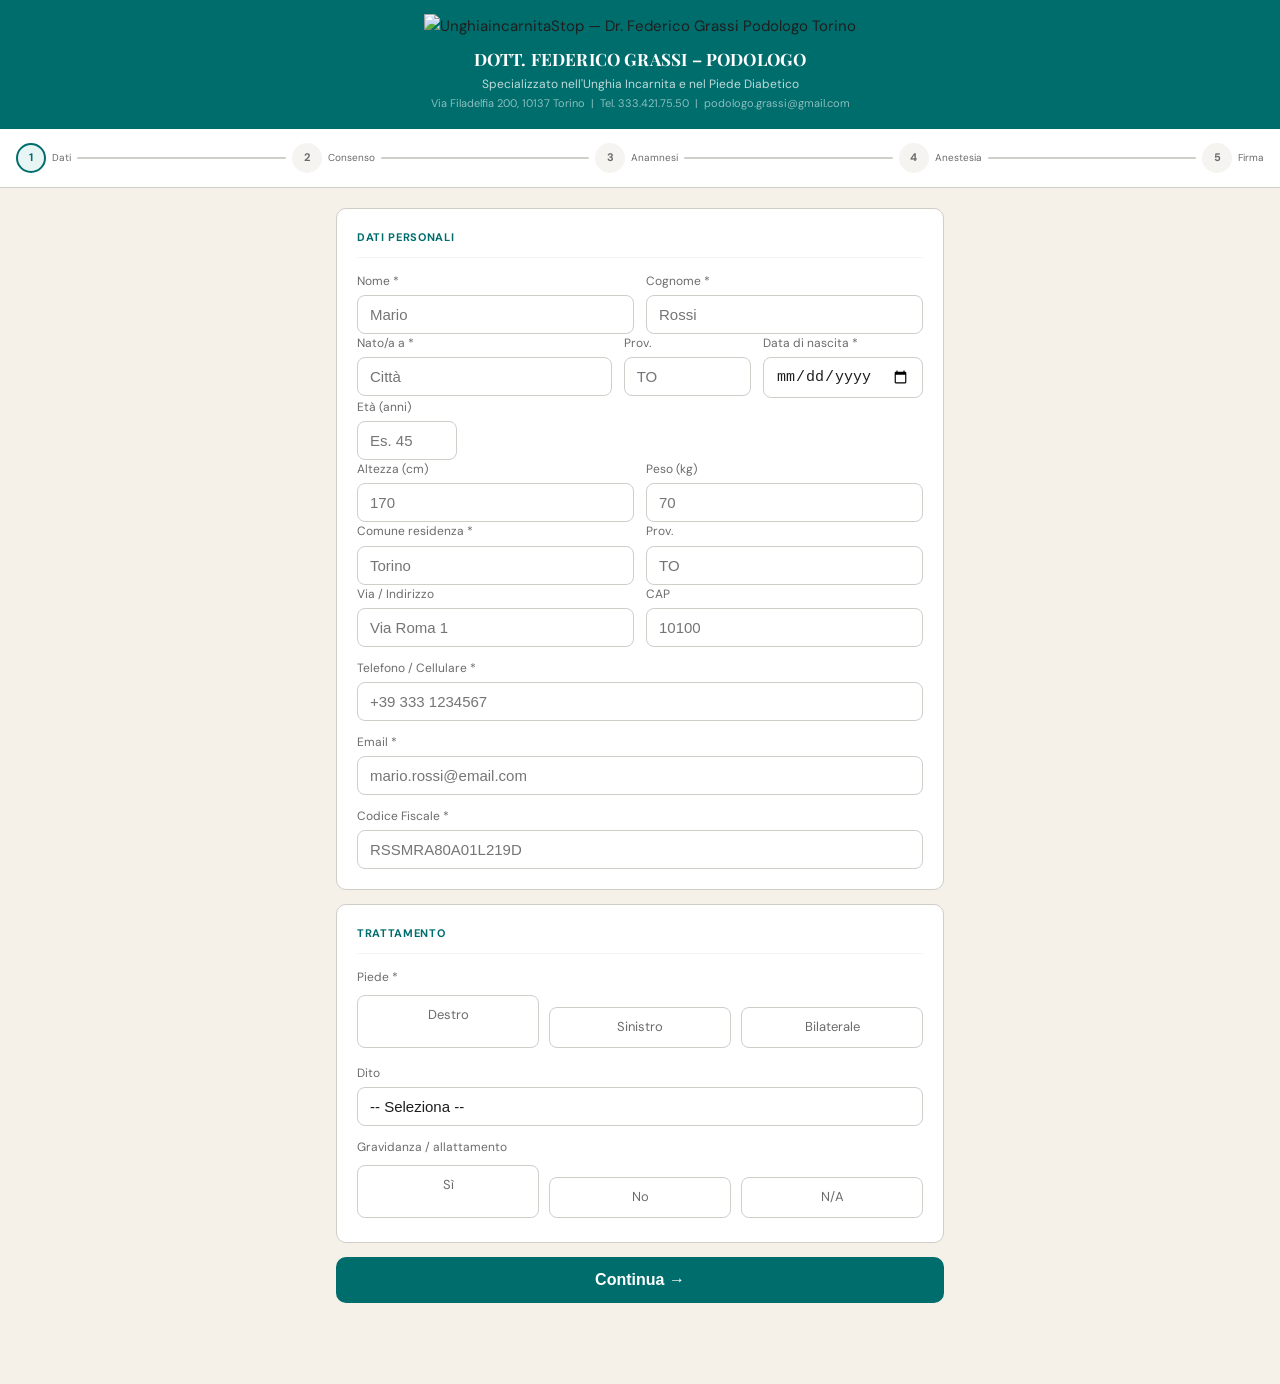
==== commit 21ce7797: "Codice fiscale obbligatorio, scatta foto documenti, fix invii" ====
--- a/consensi/index.html
+++ b/consensi/index.html
@@ -223,8 +223,9 @@
     <label>Email *</label>
     <input type="email" id="email" placeholder="mario.rossi@email.com">
     <div class="err" id="err-email">Inserire un'email valida</div>
-    <label>Codice Fiscale</label>
+    <label>Codice Fiscale *</label>
     <input type="text" id="cf" placeholder="RSSMRA80A01L219D" style="text-transform:uppercase" maxlength="16">
+    <div class="err" id="err-cf">Inserire un codice fiscale valido (16 caratteri)</div>
   </div>
 
   <div class="card">
@@ -306,9 +307,15 @@
     <div style="margin-top:6px;background:var(--grigio);border-radius:8px;padding:14px;border:1.5px dashed var(--bordo)" id="doc-upload-area">
       <div style="text-align:center;margin-bottom:10px;font-size:13px;color:var(--testo-soft)">📷 Carica fronte documento identità tutore</div>
       <input type="file" id="doc_tutore" accept="image/*,application/pdf" style="display:none" onchange="onDocUpload('doc_tutore','prev-doc-tutore','lbl-doc-tutore')">
-      <button onclick="document.getElementById('doc_tutore').click()" style="width:100%;padding:10px;background:#fff;border:1.5px solid var(--blu);border-radius:8px;color:var(--blu);font-weight:600;cursor:pointer;font-size:14px">
-        📎 Seleziona file
-      </button>
+      <input type="file" id="doc_tutore_cam" accept="image/*" capture="environment" style="display:none" onchange="onDocUpload('doc_tutore','prev-doc-tutore','lbl-doc-tutore','doc_tutore_cam')">
+      <div style="display:flex;gap:8px">
+        <button onclick="document.getElementById('doc_tutore_cam').click()" style="flex:1;padding:10px;background:var(--blu);border:1.5px solid var(--blu);border-radius:8px;color:#fff;font-weight:600;cursor:pointer;font-size:14px">
+          📷 Scatta foto
+        </button>
+        <button onclick="document.getElementById('doc_tutore').click()" style="flex:1;padding:10px;background:#fff;border:1.5px solid var(--blu);border-radius:8px;color:var(--blu);font-weight:600;cursor:pointer;font-size:14px">
+          📎 Seleziona file
+        </button>
+      </div>
       <div id="lbl-doc-tutore" style="font-size:12px;color:var(--testo-soft);margin-top:6px;text-align:center">Nessun file selezionato</div>
       <img id="prev-doc-tutore" style="display:none;max-width:100%;border-radius:8px;margin-top:8px;border:1px solid var(--bordo)">
     </div>
@@ -340,9 +347,15 @@
       <label style="margin-top:10px">Documento identità secondo genitore</label>
       <div style="margin-top:6px;background:var(--grigio);border-radius:8px;padding:12px;border:1.5px dashed var(--bordo)">
         <input type="file" id="doc_tutore2" accept="image/*,application/pdf" style="display:none" onchange="onDocUpload('doc_tutore2','prev-doc-tutore2','lbl-doc-tutore2')">
-        <button onclick="document.getElementById('doc_tutore2').click()" style="width:100%;padding:9px;background:#fff;border:1.5px solid var(--blu);border-radius:8px;color:var(--blu);font-weight:600;cursor:pointer;font-size:13px">
-          📎 Seleziona file
-        </button>
+        <input type="file" id="doc_tutore2_cam" accept="image/*" capture="environment" style="display:none" onchange="onDocUpload('doc_tutore2','prev-doc-tutore2','lbl-doc-tutore2','doc_tutore2_cam')">
+        <div style="display:flex;gap:8px">
+          <button onclick="document.getElementById('doc_tutore2_cam').click()" style="flex:1;padding:9px;background:var(--blu);border:1.5px solid var(--blu);border-radius:8px;color:#fff;font-weight:600;cursor:pointer;font-size:13px">
+            📷 Scatta foto
+          </button>
+          <button onclick="document.getElementById('doc_tutore2').click()" style="flex:1;padding:9px;background:#fff;border:1.5px solid var(--blu);border-radius:8px;color:var(--blu);font-weight:600;cursor:pointer;font-size:13px">
+            📎 Seleziona file
+          </button>
+        </div>
         <div id="lbl-doc-tutore2" style="font-size:12px;color:var(--testo-soft);margin-top:5px;text-align:center">Nessun file selezionato</div>
         <img id="prev-doc-tutore2" style="display:none;max-width:100%;border-radius:8px;margin-top:8px;border:1px solid var(--bordo)">
       </div>
@@ -363,9 +376,15 @@
       <label>Documento identità del minore <span style="color:var(--testo-soft);font-size:11px">(opzionale ma consigliato)</span></label>
       <div style="margin-top:6px;background:var(--grigio);border-radius:8px;padding:12px;border:1.5px dashed var(--bordo)">
         <input type="file" id="doc_minore" accept="image/*,application/pdf" style="display:none" onchange="onDocUpload('doc_minore','prev-doc-minore','lbl-doc-minore')">
-        <button onclick="document.getElementById('doc_minore').click()" style="width:100%;padding:9px;background:#fff;border:1.5px solid var(--blu);border-radius:8px;color:var(--blu);font-weight:600;cursor:pointer;font-size:13px">
-          📎 Seleziona file
-        </button>
+        <input type="file" id="doc_minore_cam" accept="image/*" capture="environment" style="display:none" onchange="onDocUpload('doc_minore','prev-doc-minore','lbl-doc-minore','doc_minore_cam')">
+        <div style="display:flex;gap:8px">
+          <button onclick="document.getElementById('doc_minore_cam').click()" style="flex:1;padding:9px;background:var(--blu);border:1.5px solid var(--blu);border-radius:8px;color:#fff;font-weight:600;cursor:pointer;font-size:13px">
+            📷 Scatta foto
+          </button>
+          <button onclick="document.getElementById('doc_minore').click()" style="flex:1;padding:9px;background:#fff;border:1.5px solid var(--blu);border-radius:8px;color:var(--blu);font-weight:600;cursor:pointer;font-size:13px">
+            📎 Seleziona file
+          </button>
+        </div>
         <div id="lbl-doc-minore" style="font-size:12px;color:var(--testo-soft);margin-top:5px;text-align:center">Nessun file selezionato</div>
         <img id="prev-doc-minore" style="display:none;max-width:100%;border-radius:8px;margin-top:8px;border:1px solid var(--bordo)">
       </div>
@@ -663,9 +682,9 @@
 ═══════════════════════════════════════════ -->
 <div class="step" id="step6">
   <div class="card success-wrap">
-    <div class="success-icon">✓</div>
-    <div class="success-title">Documenti firmati e inviati</div>
-    <div class="success-sub">Hai ricevuto via email copia di tutti i documenti firmati con il codice univoco della tua firma.</div>
+    <div class="success-icon" id="esito-icona">✓</div>
+    <div class="success-title" id="esito-titolo">Documenti firmati e inviati</div>
+    <div class="success-sub" id="esito-sottotitolo">Hai ricevuto via email copia di tutti i documenti firmati con il codice univoco della tua firma.</div>
     <div class="recap-box" id="recap-finale"></div>
     <div style="font-size:11px;color:var(--testo-soft);margin-top:16px;line-height:1.7">
       Per informazioni: <strong>Tel. 333.421.75.50</strong><br>
@@ -796,10 +815,55 @@
 
 function formatData(d){ if(!d)return'---'; const[y,m,g]=d.split('-'); return g+'/'+m+'/'+y; }
 
-function onDocUpload(inputId,prevId,lblId){
-  const file=document.getElementById(inputId).files[0];
-  if(!file) return;
-  document.getElementById(lblId).textContent=file.name;
+function comprimiImmagine(file, maxDim, qualita){
+  return new Promise((resolve, reject)=>{
+    if(!file.type.startsWith('image/')){ resolve(file); return; }
+    const img=new Image();
+    const url=URL.createObjectURL(file);
+    img.onload=()=>{
+      URL.revokeObjectURL(url);
+      let {width,height}=img;
+      if(width>maxDim||height>maxDim){
+        if(width>height){ height=Math.round(height*maxDim/width); width=maxDim; }
+        else{ width=Math.round(width*maxDim/height); height=maxDim; }
+      }
+      const canvas=document.createElement('canvas');
+      canvas.width=width; canvas.height=height;
+      const ctx=canvas.getContext('2d');
+      if(!ctx){ resolve(file); return; }
+      ctx.drawImage(img,0,0,width,height);
+      canvas.toBlob(blob=>{
+        if(!blob){ resolve(file); return; }
+        resolve(new File([blob], file.name.replace(/\.[^.]+$/,'')+'.jpg', {type:'image/jpeg'}));
+      }, 'image/jpeg', qualita);
+    };
+    img.onerror=()=>{ URL.revokeObjectURL(url); resolve(file); };
+    img.src=url;
+  });
+}
+
+async function onDocUpload(inputId,prevId,lblId,srcInputId){
+  const inputEl=document.getElementById(srcInputId||inputId);
+  const fileOriginale=inputEl.files[0];
+  if(!fileOriginale) return;
+  const lblEl=document.getElementById(lblId);
+  const MAX_MB=40;
+  if(fileOriginale.size>MAX_MB*1024*1024){
+    lblEl.textContent='File troppo grande (max '+MAX_MB+'MB). Riprova con una foto più leggera.';
+    lblEl.style.color='#8b2020';
+    inputEl.value='';
+    return;
+  }
+  lblEl.style.color='';
+  lblEl.textContent='Elaborazione in corso...';
+  let file;
+  try{
+    file=await comprimiImmagine(fileOriginale, 1600, 0.72);
+  }catch(e){
+    console.warn('Compressione fallita, uso file originale:',e);
+    file=fileOriginale;
+  }
+  lblEl.textContent=file.name+' ('+Math.round(file.size/1024)+' KB)';
   const reader=new FileReader();
   reader.onload=e=>{
     const b64=e.target.result.split(',')[1];
@@ -808,6 +872,10 @@
     if(inputId==='doc_minore') docMinoreB64=b64;
     const prev=document.getElementById(prevId);
     if(file.type.startsWith('image/')){ prev.src=e.target.result; prev.style.display='block'; }
+  };
+  reader.onerror=()=>{
+    lblEl.textContent='Errore nella lettura del file. Riprova.';
+    lblEl.style.color='#8b2020';
   };
   reader.readAsDataURL(file);
 }
@@ -827,6 +895,10 @@
   else{showErr('err-email',false);markInv('email',false);}
   if(!radioVals['piede']){showErr('err-piede',true);ok=false;}
   else showErr('err-piede',false);
+  const cfVal=v('cf').toUpperCase();
+  const cfOk=/^[A-Z0-9]{16}$/.test(cfVal);
+  if(!cfOk){showErr('err-cf',true);markInv('cf',true);ok=false;}
+  else{showErr('err-cf',false);markInv('cf',false);}
   if(!ok) return;
   dati={
     nome:v('nome'),cognome:v('cognome'),
@@ -1266,33 +1338,69 @@
   Object.keys(sinoVals).forEach(k=>{ basePayload['sino_'+k]=sinoVals[k]; });
   PATOLOGIE.forEach((p,i)=>{ basePayload['pat_'+i+'_label']=p; basePayload['pat_'+i+'_val']=sinoVals['pat_'+i]||'---'; });
 
+  const sendOnce=async(p)=>{
+    try{
+      const res=await fetch(APPS_SCRIPT_URL,{
+        method:'POST',
+        headers:{'Content-Type':'application/json'},
+        body:JSON.stringify(p)
+      });
+      if(!res.ok) return {ok:false, error:'HTTP '+res.status};
+      let j; try{ j=await res.json(); }catch(e){ return {ok:false, error:'Risposta non valida'}; }
+      return {ok: j.success===true, error: j.error||j.warning||null};
+    }catch(e){
+      return {ok:false, error:e.message};
+    }
+  };
   const send=async(p)=>{
-    await fetch(APPS_SCRIPT_URL,{
-      method:'POST',
-      headers:{'Content-Type':'application/json'},
-      body:JSON.stringify(p)
-    });
+    let r=await sendOnce(p);
+    if(!r.ok){
+      await new Promise(res=>setTimeout(res,1500));
+      r=await sendOnce(p);
+    }
+    return r;
   };
 
+  let esitoConsenso={ok:false,error:'Non tentato'};
+  let esitoAnamnesi={ok:false,error:'Non tentato'};
+  let esitoRicetta={ok:false,error:'Non tentato'};
+  let esitoDocumenti=null;
+  let erroreBloccante=null;
+
+  btn.innerHTML='<span class="spinner"></span>Generazione PDF 1/3...';
   try{
-    btn.innerHTML='<span class="spinner"></span>Generazione PDF 1/3...';
     const pdf1b64=(await generaPDF1(dati,firmaHash,firmaTs)).split(',')[1];
-    btn.innerHTML='<span class="spinner"></span>Generazione PDF 2/3...';
+    btn.innerHTML='<span class="spinner"></span>Invio 1/3...';
+    esitoConsenso=await send({...basePayload,tipo:'consenso_onicectomia',pdf_base64:pdf1b64});
+  }catch(e){
+    console.warn('Errore PDF/invio 1:',e);
+    esitoConsenso={ok:false, error:'Generazione PDF fallita: '+(e.message||'errore sconosciuto')};
+  }
+
+  btn.innerHTML='<span class="spinner"></span>Generazione PDF 2/3...';
+  try{
     const pdf2b64=(await generaPDF2(dati,sinoVals,firmaHash,firmaTs)).split(',')[1];
-    btn.innerHTML='<span class="spinner"></span>Generazione PDF 3/3...';
+    btn.innerHTML='<span class="spinner"></span>Invio 2/3...';
+    esitoAnamnesi=await send({...basePayload,tipo:'autoanamnesi_anestesia',pdf_base64:pdf2b64});
+  }catch(e){
+    console.warn('Errore PDF/invio 2:',e);
+    esitoAnamnesi={ok:false, error:'Generazione PDF fallita: '+(e.message||'errore sconosciuto')};
+  }
+
+  btn.innerHTML='<span class="spinner"></span>Generazione PDF 3/3...';
+  try{
     const pdf3b64=(await generaPDF3(dati,firmaTs)).split(',')[1];
-
-    btn.innerHTML='<span class="spinner"></span>Invio 1/3...';
-    await send({...basePayload,tipo:'consenso_onicectomia',pdf_base64:pdf1b64});
-    btn.innerHTML='<span class="spinner"></span>Invio 2/3...';
-    await send({...basePayload,tipo:'autoanamnesi_anestesia',pdf_base64:pdf2b64});
     btn.innerHTML='<span class="spinner"></span>Invio 3/3...';
-    await send({...basePayload,tipo:'ricetta_betadine',pdf_base64:pdf3b64});
-
-    // Quarta chiamata: documenti identità separati (solo se presenti)
-    if(docTutoreB64||docTutore2B64||docMinoreB64){
-      btn.innerHTML='<span class="spinner"></span>Caricamento documenti identità...';
-      await send({
+    esitoRicetta=await send({...basePayload,tipo:'ricetta_betadine',pdf_base64:pdf3b64});
+  }catch(e){
+    console.warn('Errore PDF/invio 3:',e);
+    esitoRicetta={ok:false, error:'Generazione PDF fallita: '+(e.message||'errore sconosciuto')};
+  }
+
+  if(docTutoreB64||docTutore2B64||docMinoreB64){
+    btn.innerHTML='<span class="spinner"></span>Caricamento documenti identità...';
+    try{
+      esitoDocumenti=await send({
         nome:dati.nome,
         cognome:dati.cognome,
         data_nascita:dati.data_nascita,
@@ -1302,19 +1410,41 @@
         doc_tutore2_b64:docTutore2B64||'',
         doc_minore_b64:docMinoreB64||'',
       });
+    }catch(e){
+      console.warn('Errore documenti identità:',e);
+      esitoDocumenti={ok:false, error:e.message||'errore sconosciuto'};
     }
-  }catch(e){ console.warn('Errore:',e); }
+  }
+
+  const tuttoOk = esitoConsenso.ok && esitoAnamnesi.ok && esitoRicetta.ok && (esitoDocumenti===null || esitoDocumenti.ok) && !erroreBloccante;
+  const pill=(ok)=> ok ? '<span style="color:#2d6a2d;font-weight:600">✓ Inviato</span>' : '<span style="color:#8b2020;font-weight:600">✗ Non riuscito</span>';
 
   const nc=dati.nome+' '+dati.cognome;
-  document.getElementById('recap-finale').innerHTML=
+  let recapHtml=
     '<div class="recap-row"><span>Paziente</span><span>'+nc+'</span></div>'+
     (isMinorenne?'<div class="recap-row"><span>Tutore</span><span>'+datiTutore.nome+' '+datiTutore.cognome+'</span></div>':'')+
     '<div class="recap-row"><span>Trattamento</span><span>Onicectomia – Piede '+dati.piede+'</span></div>'+
     '<div class="recap-row"><span>Data</span><span>'+new Date().toLocaleDateString('it-IT')+'</span></div>'+
     '<div class="recap-row"><span>Email</span><span>'+dati.email+'</span></div>'+
     '<div class="recap-row"><span>Codice firma</span><span style="font-family:monospace;font-size:10px">'+firmaHash.substring(0,28)+'...</span></div>'+
-    '<div class="recap-row"><span>PDF inviati</span><span>3 documenti ✓</span></div>'+
-    '<div class="recap-row"><span>Drive</span><span>Cartella paziente + documenti ✓</span></div>';
+    '<div class="recap-row"><span>Consenso</span><span>'+pill(esitoConsenso.ok)+'</span></div>'+
+    '<div class="recap-row"><span>Autoanamnesi</span><span>'+pill(esitoAnamnesi.ok)+'</span></div>'+
+    '<div class="recap-row"><span>Ricetta</span><span>'+pill(esitoRicetta.ok)+'</span></div>'+
+    (esitoDocumenti?'<div class="recap-row"><span>Documenti identità</span><span>'+pill(esitoDocumenti.ok)+'</span></div>':'');
+
+  document.getElementById('recap-finale').innerHTML=recapHtml;
+
+  if(tuttoOk){
+    document.getElementById('esito-icona').textContent='✓';
+    document.getElementById('esito-titolo').textContent='Documenti firmati e inviati';
+    document.getElementById('esito-sottotitolo').textContent='Hai ricevuto via email copia di tutti i documenti firmati con il codice univoco della tua firma.';
+  }else{
+    document.getElementById('esito-icona').textContent='⚠';
+    document.getElementById('esito-icona').style.color='#8b2020';
+    document.getElementById('esito-titolo').textContent='Invio incompleto';
+    document.getElementById('esito-titolo').style.color='#8b2020';
+    document.getElementById('esito-sottotitolo').textContent='Alcuni documenti potrebbero non essere arrivati. Ti preghiamo di contattare lo studio al numero qui sotto per verificare, senza ricompilare il form.';
+  }
   goStep(6);
 }
 </script>
